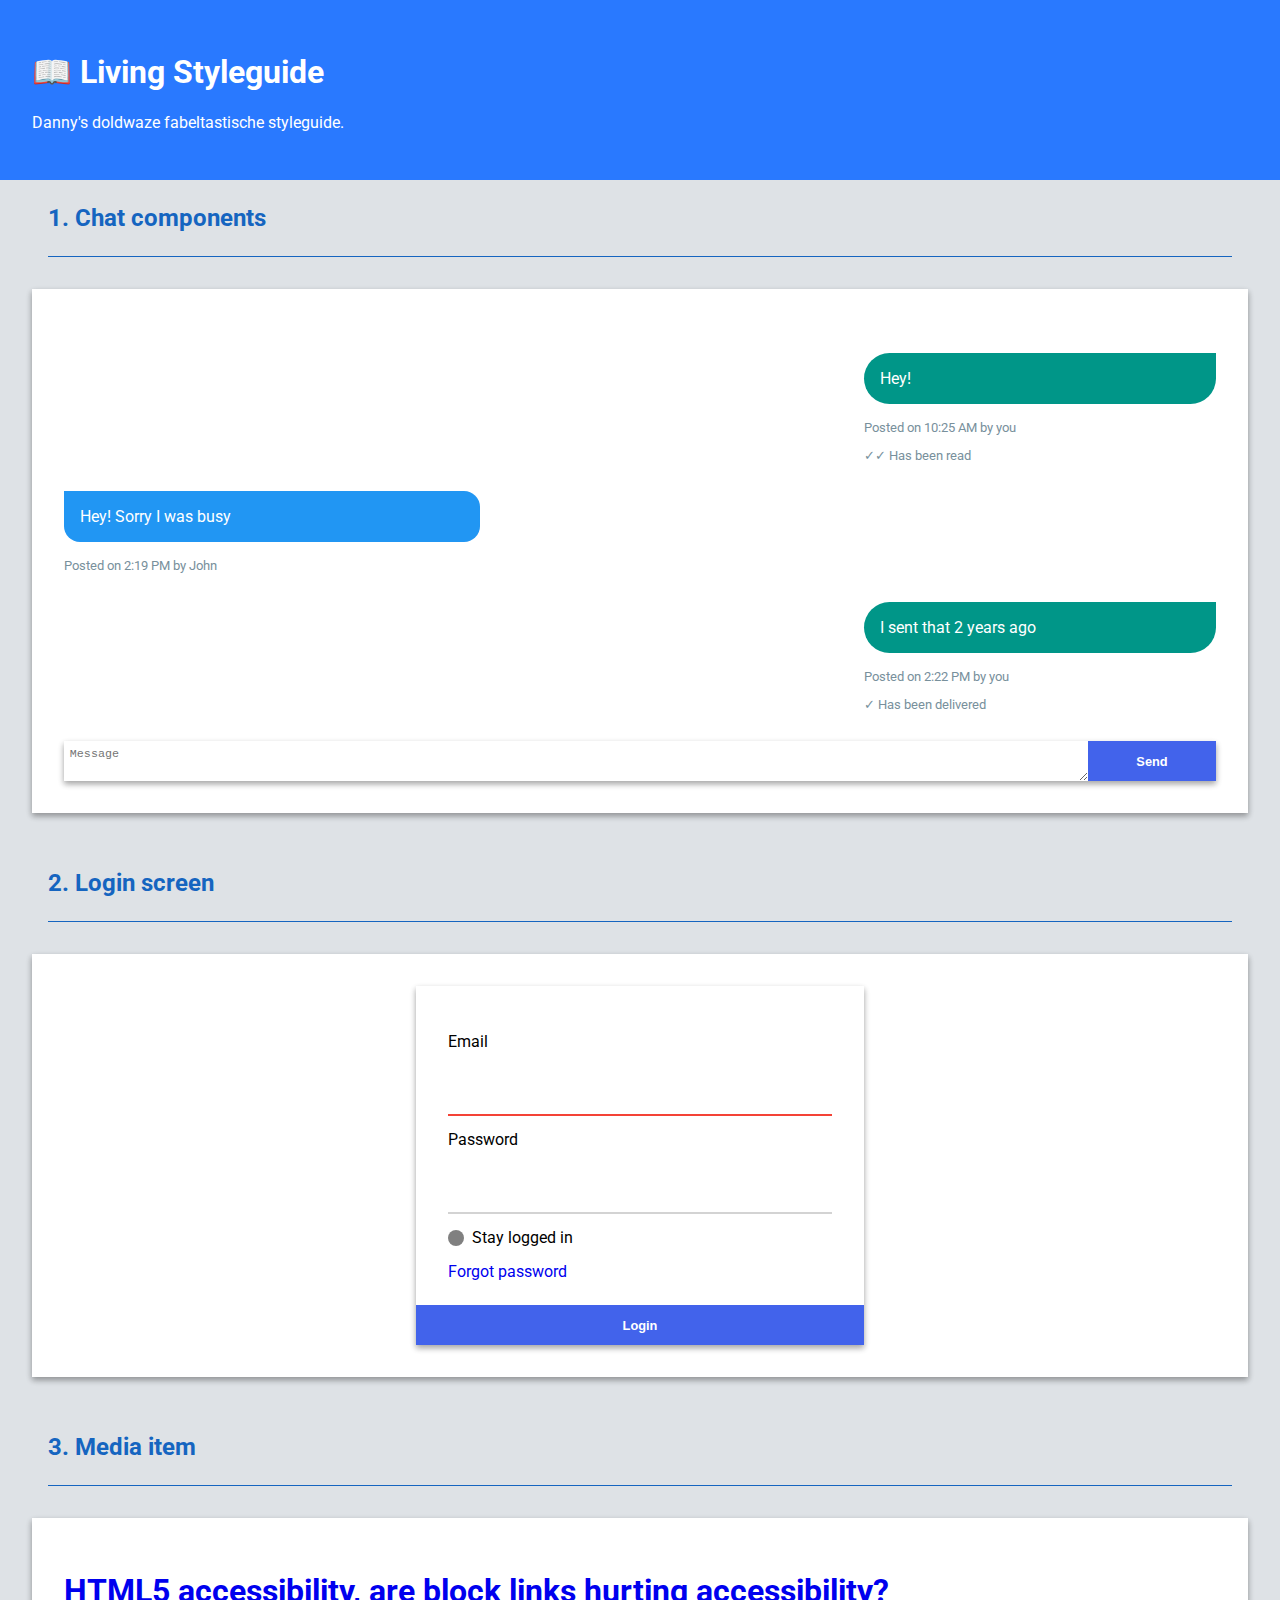
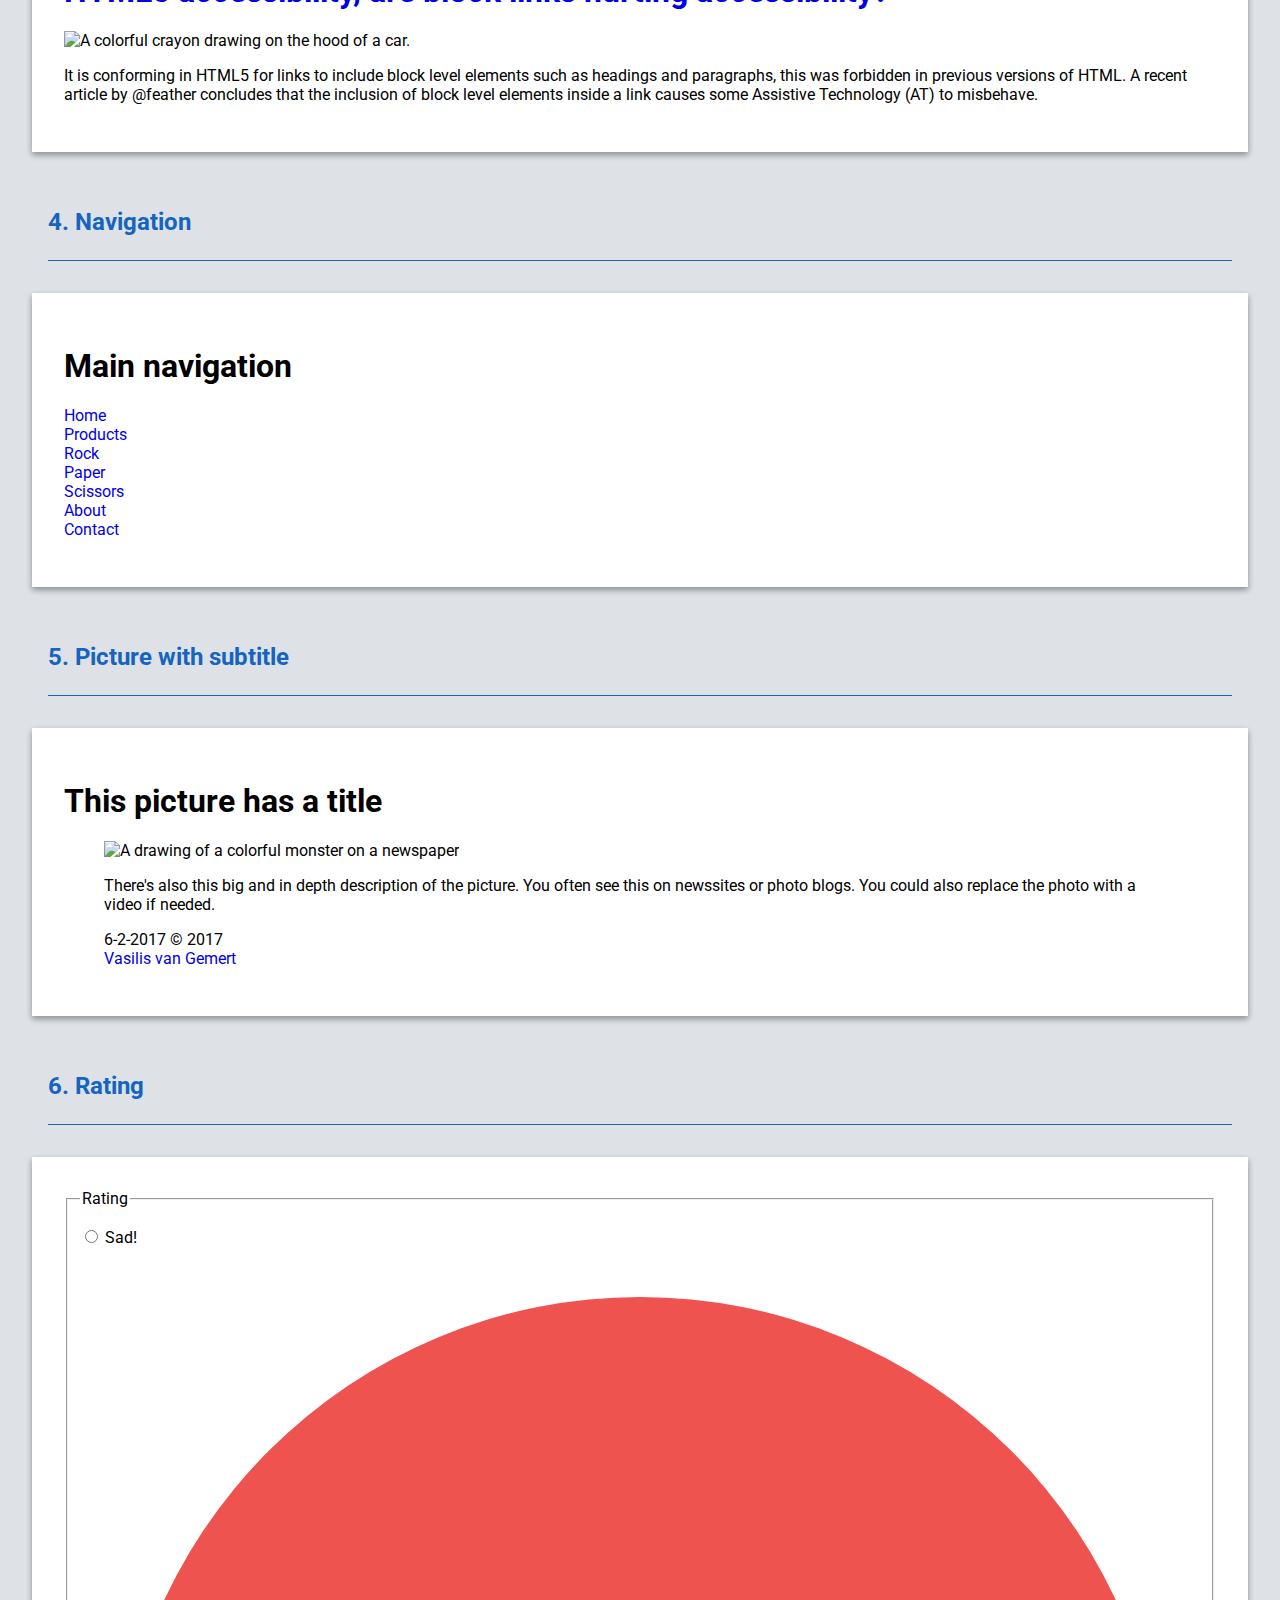
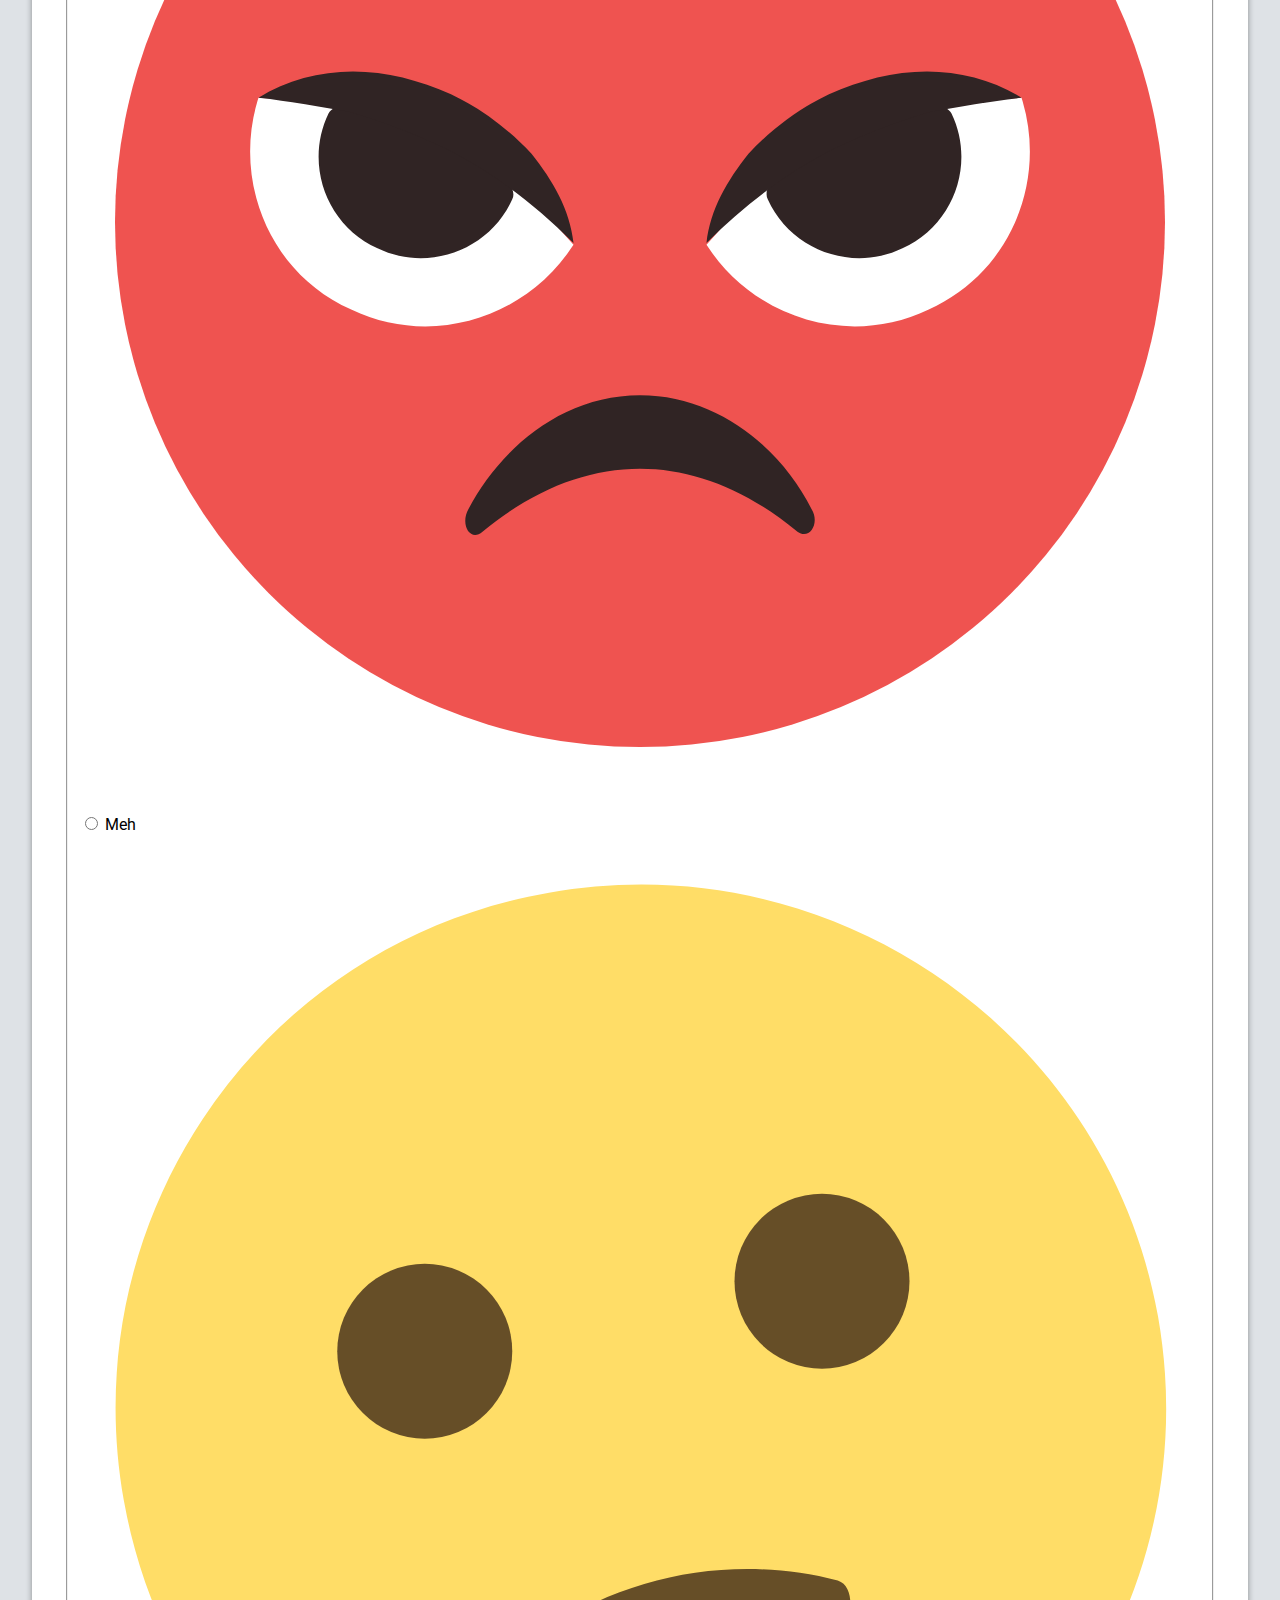
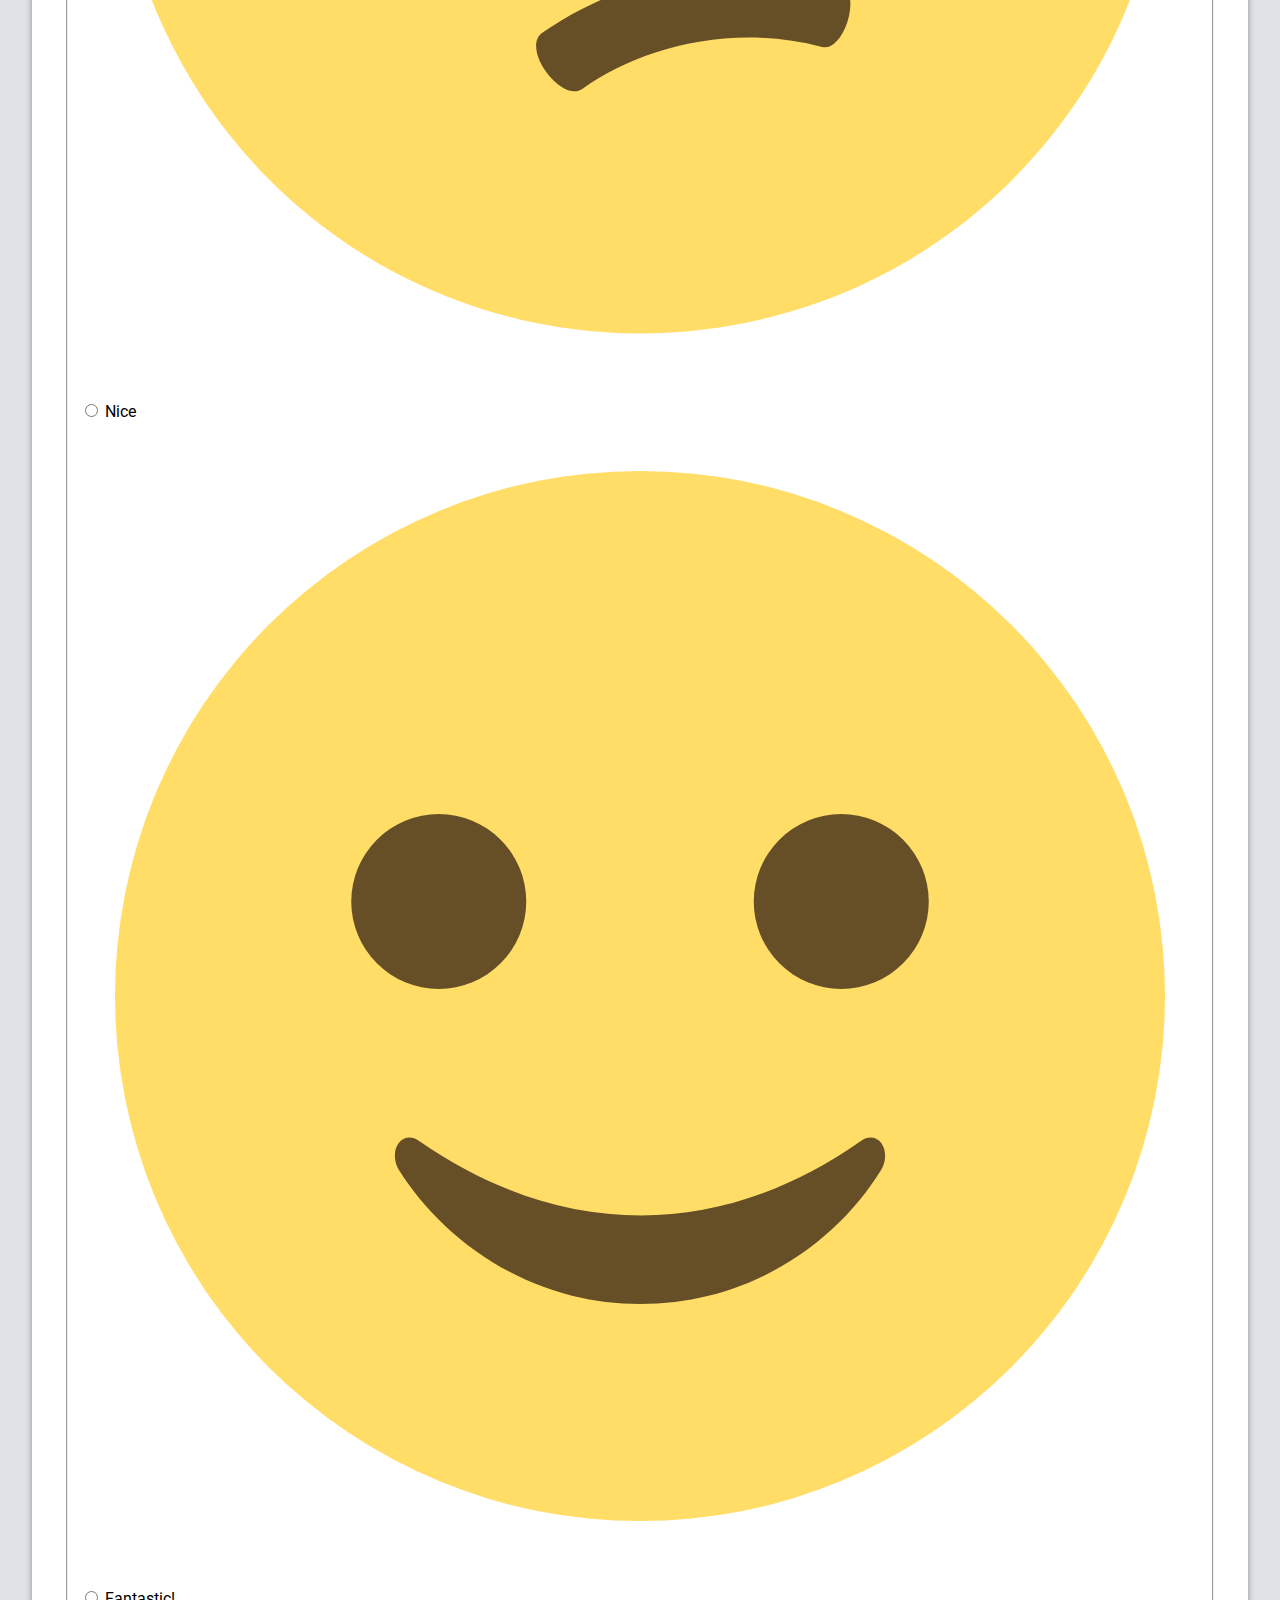
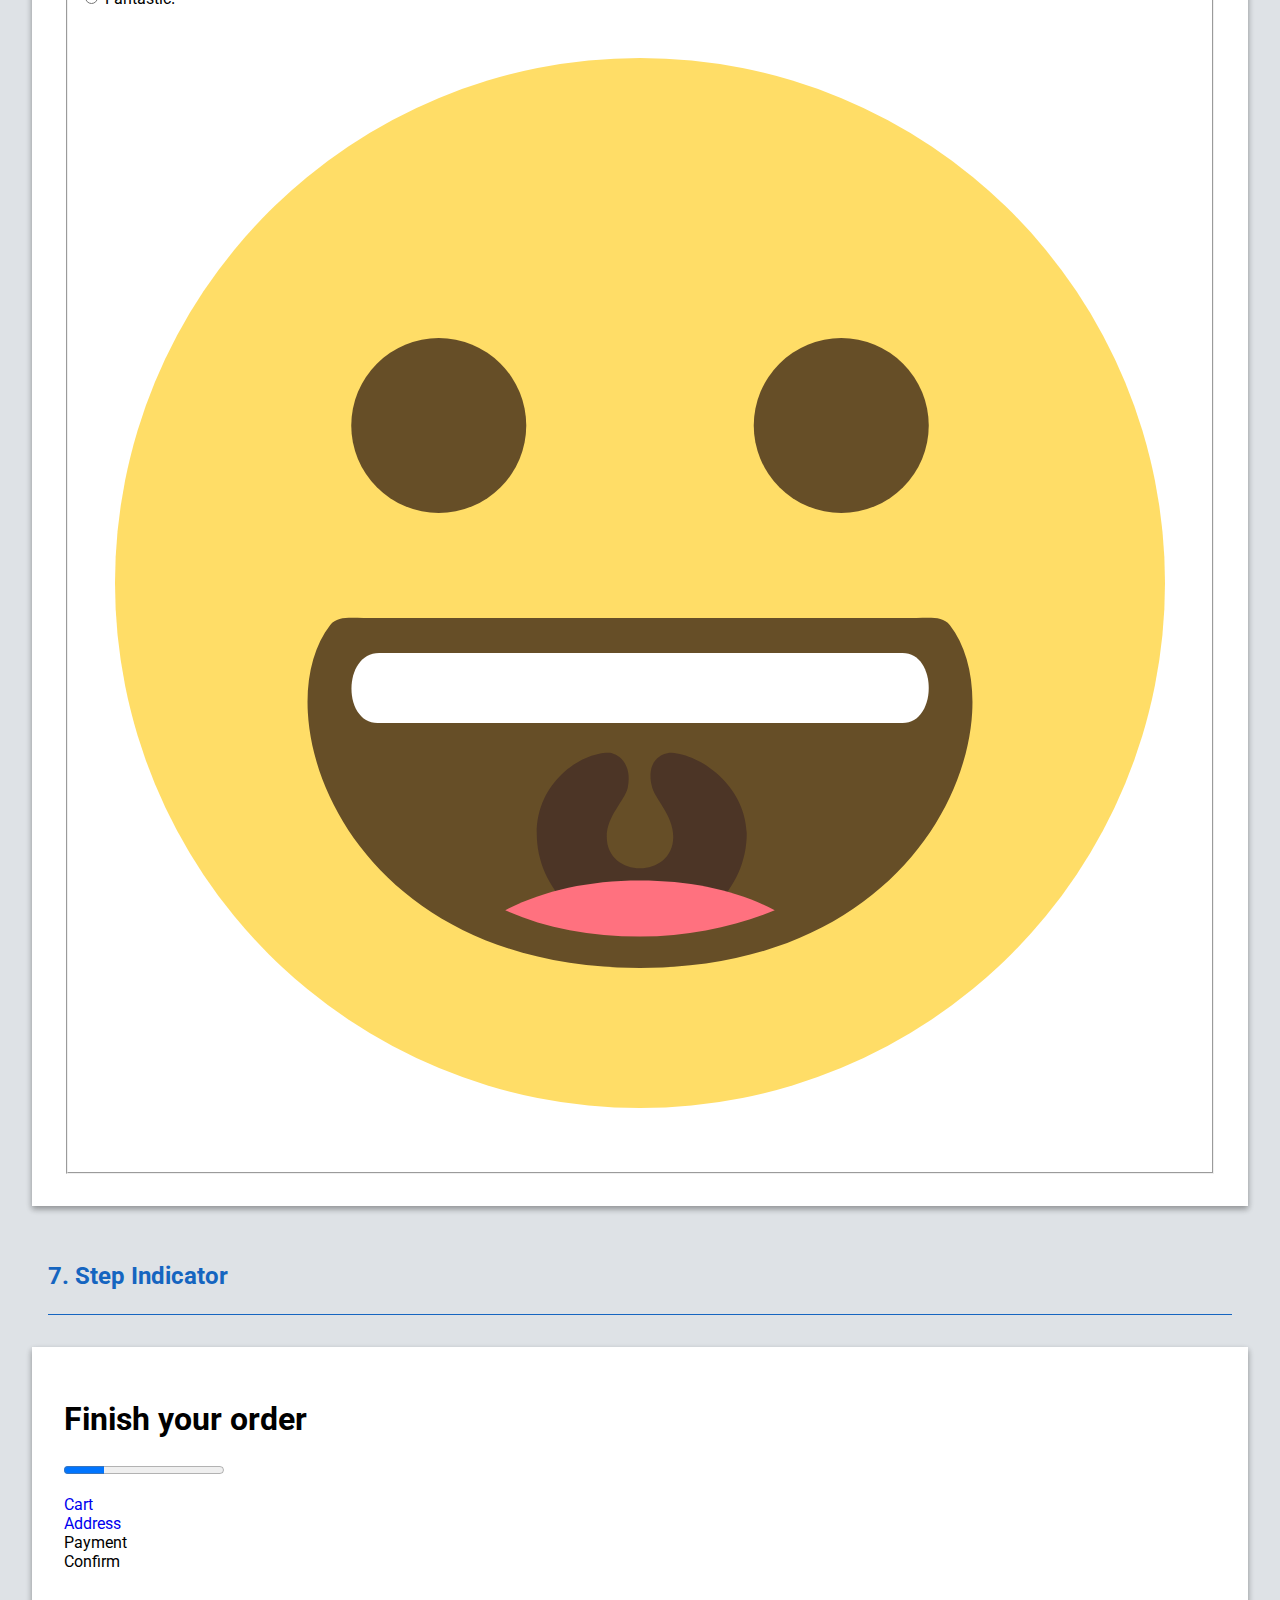
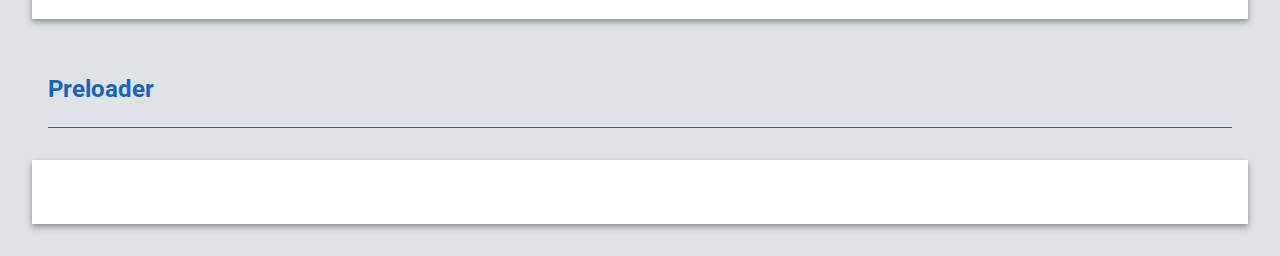
==== week-3/index.html @ 851569fb "Added form validation" ====
<!doctype html>
<html lang="en">
<head>

    <meta charset="UTF-8">
    <meta name="viewport" content="width=device-width, initial-scale=1">
    <title>Living Styleguide</title>

    <link rel="stylesheet" href="style.css">

</head>
<body>

<header>
  <h1>📖 Living Styleguide</h1>
  <p>Danny's doldwaze fabeltastische styleguide.</p>
</header>

<!-- place components or patterns here -->
<h2>1. Chat components</h2>
<section class="chat">

  <ol>
      <li data="you">

          <p>
              Hey!
          </p>

          <footer>
              <p>Posted on <time datatime="2015-01-22T10:25">10:25 AM</time> by you</p>
              <p data-status="READ">Has been read</p>
          </footer>

      </li>
      <li data="user">

          <p>
              Hey! Sorry I was busy
          </p>

          <footer>
              <p>Posted on <time datatime="2017-02-03T14:19">2:19 PM</time> by John</p>
          </footer>

      </li>
      <li data="you">

          <p>
              I sent that 2 years ago
          </p>

          <footer>
              <p>Posted on <time datatime="2017-02-03T14:22">2:22 PM</time> by you</p>
              <p data-status="DELIVERED">Has been delivered</p>
          </footer>

      </li>
  </ol>

  <form action="/" method="post">

      <textarea rows=2 name="field-message" id="field-message" placeholder="Message"></textarea>

      <button type="submit">Send</button>

  </form>
</section>

<h2>2. Login screen</h2>
<section class="login">
  <form action="/" method="post">

      <label for="field-email">Email</label>
      <input type="email" id="field-email" name="field-email" autocomplete="email" required autofocus>
      <p class="correct">✓ Your e-mail is correct!</p>

      <label for="field-password">Password</label>
      <input type="password" id="field-password" name="field-password" required>
      <p class="wrong">✕ Your password isn't good enough.</p>

      <div class="password">
        <input type="checkbox" id="field-stay-logged-in" name="field-stay-logged-in" value="stay-logged-in">
        <label for="field-stay-logged-in">Stay logged in</label>
      </div>

      <a href="/">Forgot password</a>

      <button type="submit">Login</button>

  </form>
</section>

<h2>3. Media item</h3>
<section class="item">
  <article class="media-item">
  	<h1><a href="/">HTML5 accessibility, are block links hurting accessibility?</a></h1>

  	<img src="https://vasilis.nl/voto/fotos/klein/161001180558-de-boot-gemist-150.jpg" alt="A colorful crayon drawing on the hood of a car." />

  	<p>It is conforming in HTML5 for links to include block level elements such as headings and paragraphs, this was forbidden in previous versions of HTML. A recent article by @feather concludes that the inclusion of block level elements inside a link causes some Assistive Technology (AT) to misbehave.</p>
  </article>
</section>


<h2>4. Navigation</h2>
<section class="navigation">
  <nav>

      <h1>Main navigation</h1>

      <ul>
          <li><a href="#main-content" aria-label="Home, current page">Home</a></li>
          <li>
              <a href="/products">Products</a>

              <ul>
                  <li><a href="/products/rock">Rock</a></li>
                  <li><a href="/products/paper">Paper</a></li>
                  <li><a href="/products/scissors">Scissors</a></li>
              </ul>

          </li>
          <li><a href="/about">About</a></li>
          <li><a href="/contact">Contact</a></li>
      </ul>
  </nav>
</section>

<h2> 5. Picture with subtitle</h2>
<section class="picture">
  <article>
  	<h1>This picture has a title</h1>
  	<figure>
  		<!-- Portrait -->
  		<img src="https://vasilis.nl/voto/fotos/klein/170126170241-we-hebben-een-bortusk-1280.jpg" alt="A drawing of a colorful monster on a newspaper" />

  		<!-- Landscape -->
  		<!-- <img src="https://vasilis.nl/voto/fotos/klein/161001174911-verhuizen-1280.jpg" alt="A bulldozer transporting a beach house along a sunny beach" /> -->
  		<figcaption>
  			<p>
  				There's also this big and in depth description of the picture. You often see this on newssites or photo blogs. You could also replace the photo with a video if needed.
  			</p>
  			<footer>
  				<time datetime="2017-02-06">6-2-2017</time> © 2017 <a href="https://vasilis.nl">Vasilis van Gemert</a>
  			</footer>
  		</figcaption>
  	</figure>
  </article>
</section>

<h2> 6. Rating</h2>
<section class="rating">
  <fieldset>
      <legend>Rating</legend>

      <div class="emojis">
        <input type="radio" name="rating" id="rating-0">
        <label for="rating-0">
            Sad!
            <svg xmlns="http://www.w3.org/2000/svg" viewBox="0 0 64 64" enable-background="new 0 0 64 64"><circle cx="32" cy="32" r="30" fill="#ef5350"/><path d="m41 49.7c-5.8-4.8-12.2-4.8-18 0-.7.6-1.3-.4-.8-1.3 1.8-3.4 5.3-6.5 9.8-6.5s8.1 3.1 9.8 6.5c.5.8-.1 1.8-.8 1.3" fill="#302424"/><path d="m10.2 24.9c-1.5 4.7.6 10 5.3 12.1 4.6 2.2 10 .5 12.7-3.7l-6.9-7.7-11.1-.7" fill="#fff"/><g fill="#302424"><path d="m14.2 25.8c-1.4 2.9-.1 6.4 2.8 7.7 2.9 1.4 6.4.1 7.7-2.8 1-1.9-9.6-6.8-10.5-4.9"/><path d="m10.2 24.9c1.6-1 3.5-1.5 5.4-1.5 1.9 0 3.8.5 5.6 1.3 1.7.8 3.3 2 4.6 3.4 1.2 1.5 2.2 3.2 2.4 5.1-1.3-1.3-2.6-2.4-4-3.4-1.4-1-2.8-1.8-4.2-2.4-1.5-.7-3-1.2-4.6-1.7-1.8-.3-3.4-.6-5.2-.8"/></g><path d="m53.8 24.9c1.5 4.7-.6 10-5.3 12.1-4.6 2.2-10 .5-12.7-3.7l6.9-7.7 11.1-.7" fill="#fff"/><g fill="#302424"><path d="m49.8 25.8c1.4 2.9.1 6.4-2.8 7.7-2.9 1.4-6.4.1-7.7-2.8-1-1.9 9.6-6.8 10.5-4.9"/><path d="m53.8 24.9c-1.6-1-3.5-1.5-5.4-1.5-1.9 0-3.8.5-5.6 1.3-1.7.8-3.3 2-4.6 3.4-1.2 1.5-2.2 3.2-2.4 5.1 1.3-1.3 2.6-2.4 4-3.4 1.4-1 2.8-1.8 4.2-2.4 1.5-.7 3-1.2 4.6-1.7 1.8-.3 3.4-.6 5.2-.8"/></g></svg>
        </label>


        <input type="radio" name="rating" id="rating-1">
        <label for="rating-1">
            Meh
            <svg xmlns="http://www.w3.org/2000/svg" viewBox="0 0 64 64" enable-background="new 0 0 64 64"><path d="m2.5 37.2c2.9 16.3 18.4 27.2 34.8 24.3 16.3-2.9 27.2-18.4 24.3-34.8-2.9-16.2-18.5-27.1-34.8-24.2-16.3 2.8-27.2 18.4-24.3 34.7" fill="#ffdd67"/><g fill="#664e27"><circle cx="42.4" cy="24.7" r="5"/><circle cx="19.7" cy="28.7" r="5"/><path d="m43.3 41.8c-5.8-1.5-12-.4-16.9 3-1.2.9 1.1 4 2.3 3.2 3.2-2.3 8.4-3.8 13.7-2.4 1.3.3 2.4-3.3.9-3.8"/></g></svg>
        </label>


        <input type="radio" name="rating" id="rating-2">
        <label for="rating-2">
            Nice
            <svg xmlns="http://www.w3.org/2000/svg" viewBox="0 0 64 64" enable-background="new 0 0 64 64"><circle cx="32" cy="32" r="30" fill="#ffdd67"/><g fill="#664e27"><circle cx="20.5" cy="26.6" r="5"/><circle cx="43.5" cy="26.6" r="5"/><path d="m44.6 40.3c-8.1 5.7-17.1 5.6-25.2 0-1-.7-1.8.5-1.2 1.6 2.5 4 7.4 7.7 13.8 7.7s11.3-3.6 13.8-7.7c.6-1.1-.2-2.3-1.2-1.6"/></g></svg>
        </label>


        <input type="radio" name="rating" id="rating-3">
        <label for="rating-3">
            Fantastic!
            <svg xmlns="http://www.w3.org/2000/svg" viewBox="0 0 64 64" enable-background="new 0 0 64 64"><circle cx="32" cy="32" r="30" fill="#ffdd67"/><path d="m49.7 34.4c-.4-.5-1.1-.4-1.9-.4-15.8 0-15.8 0-31.6 0-.8 0-1.5-.1-1.9.4-3.9 5 .7 19.6 17.7 19.6 17 0 21.6-14.6 17.7-19.6" fill="#664e27"/><path d="m33.8 41.7c-.6 0-1.5.5-1.1 2 .2.7 1.2 1.6 1.2 2.8 0 2.4-3.8 2.4-3.8 0 0-1.2 1-2 1.2-2.8.3-1.4-.6-2-1.1-2-1.6 0-4.1 1.7-4.1 4.6 0 3.2 2.7 5.8 6 5.8 3.3 0 6-2.6 6-5.8-.1-2.8-2.7-4.5-4.3-4.6" fill="#4c3526"/><path d="m24.3 50.7c2.2 1 4.8 1.5 7.7 1.5 2.9 0 5.5-.6 7.7-1.5-2.1-1.1-4.7-1.7-7.7-1.7s-5.6.6-7.7 1.7" fill="#ff717f"/><path d="m47 36c-15 0-15 0-29.9 0-2.1 0-2.1 4-.1 4 10.4 0 19.6 0 30 0 2 0 2-4 0-4" fill="#fff"/><g fill="#664e27"><circle cx="20.5" cy="23" r="5"/><circle cx="43.5" cy="23" r="5"/></g></svg>
        </label>
      </div>

  </fieldset>
</section>

<h2> 7. Step Indicator</h2>
<section class ="step">
  <nav>

      <h1>Finish your order</h1>

      <progress value="0.25" max="1">25%</progress>

      <ol>
          <li>
              <a href="/cart">Cart</a>
          </li>
          <li>
              <a href="#main-content" aria-label="Address, current step">Address</a>
          </li>
          <li>
              Payment
          </li>
          <li>
              Confirm
          </li>
      </ol>

  </nav>
</section>

<h2>Preloader</h2>
<section class=preloader>
  <div class=spinner></div>
</section>

</body>
</html>
---- week-3/style.css ----
@import url('https://fonts.googleapis.com/css?family=Roboto:300,400,700,900');

:root {
  /* Colors */
  --main-bg-color: #dee2e6;
  --main-fr-color: #fff;
  --header-color: #2979FF;

  /* Colors - Feedback */
  --feedback-wrong: #F44336;
  --feedback-correct: #4CAF50;

  /*Typography - Font Size*/
  --main-font: 'Roboto', sans-serif;
  --font-size-extrasmall: 0.8em;
  --font-size-small: 0.9em;
  --font-size-normal: 1em;
  --font-size-big: 1.2em;

  /*Typography - Colors*/
  --main-font-color: #fff;
  --second-font-color: #78909C;
  --main-link-color: purple;
  --main-heading-color: #1565C0;
  --main-p-color: black;

  --nav-dark: #3949AB;

  /* Box Shadow */
  --box-shadow-1: 0 3px 6px rgba(0,0,0,0.16), 0 3px 6px rgba(0,0,0,0.23);

  /* Colors */
  --section-bg-color: #fff;
  --chat-bg1-color: #2196F3;
  --chat-bg2-color: #009688;
  --button-color: #4263eb;
  --nav-bg-color: #4263eb;

  /* Border Radius */
  --border-radius-chat1: 0em 1em 1em 1em;
  --border-radius-chat2: 2em 0em 2em 2em;
  --border-radius-small: 1em;

  /* Width */
  --full-width: 100vw;

  /* Padding */
  --padding-none: 0;
  --padding-small: 0.5em;
  --padding-medium: 1em;
  --padding-big: 2em;

  /* Margin */
  --margin-none: 0;
  --margin-small: 1em;
  --margin-medium: 2em;
  --margin-big: 3em;
}

/* Reset
-----------------------------*/
a {
  text-decoration: none;
  display: block;
  width: 100%; /* 6.30 Extending the clickable area of anchor links */
}

ul, ol {
  display: flex;
  flex-direction: column;
  list-style-type: none;
  padding: var(--padding-none);
}

html, body {
  margin: var(--margin-none);
}

img {
  max-width: var(--full-width);
}

input,textarea {
  font-size: var(--font-size-small);
  padding: var(--padding-small);
  border: none;
}

/* Global Page Styling
-----------------------------*/

html {
  background-color: var(--main-bg-color);
  font-family: var(--main-font);
}

header {
  background-color: var(--header-color);
  padding: var(--padding-big);
  color: var(--main-fr-color);
}

section {
  background-color: var(--main-fr-color);
  box-shadow: var(--box-shadow-1);
  padding: var(--padding-big);
  margin: var(--margin-medium);
}

h2 {
  padding: 1em 0em;
  margin: 0em 2em;
  border-bottom: 0.05em solid var(--main-heading-color);
  color: var(--main-heading-color);
}

/* Tags
-----------------------------*/
form {
  display: flex;
  box-shadow: var(--box-shadow-1);
}

label {
  line-height: 3;
}

/* Form validaton */
input, input:focus {
  line-height: 2.5;
  font-size: 1em;
  padding: 0.25em;
  border: none;
  border-bottom: 2px solid lightgrey;
  transition: border-bottom 0.2s ease-in;
  outline: none;
}

/*Change bottom-border color*/
input:valid {
  border-bottom: 2px solid var(--feedback-correct);
  color: var(--feedback-correct);
}

input:focus:invalid {
  border-bottom: 2px solid var(--feedback-wrong);
  color: var(--feedback-wrong);
}

/*Show when correct*/
input:focus:valid + .correct {
  display: block;
  font-size: 0.9em;
  color: var(--feedback-correct);
  animation: fadeIn 1s;
}

input:valid + .correct,input:invalid + .correct {
  display: none;
  color: var(--feedback-wrong);
}

/*Show when wrong*/
input + .wrong {
  display: none;
}

input:focus:invalid + .wrong {
  display: block;
  color: red;
  font-size: 0.9em;
  animation: fadeIn 1s;
}

/* Attributes
-----------------------------*/
[type="submit"] {
  background-color: var(--button-color);
  border: none;
  padding: var(--padding-medium);
  color: var(--main-fr-color);
  min-width: 10vw;
  font-weight: 900;
  font-size: 0.8em;
  cursor: pointer;
}

/* Custom Checkbox */
input[type="checkbox"] + label::before {
  content: '\a0'; /* non-break space */
  display: inline-block;
  vertical-align: .2em;
  width: var(--padding-medium);
  height: var(--padding-medium);
  margin-right: var(--padding-small);
  border-radius: var(--border-radius-small);
  background: grey;
  text-indent: .15em;
  line-height: .65;
}

input[type="checkbox"]:checked + label::before { /* Checked state */
    content: '\2713';
    background: var(--feedback-correct);
}

input[type="checkbox"] { /* Hide original checkbox */
    position: absolute;
    clip: rect(0,0,0,0);
}

input[type="checkbox"]:focus + label::before { /* Focus state for tab */
    box-shadow: 0 0 .1em .1em #58a;
}

[data="you"] {
  align-self: flex-end;
}

[data="you"] > p {
  background-color: var(--chat-bg2-color);
  border-radius: var(--border-radius-chat2);
}

[data="user"] > p {
  background-color: var(--chat-bg1-color);
  border-radius: var(--border-radius-chat1);
}

[data-status="READ"]:before {
  content: "✓✓ ";
}

[data-status="DELIVERED"]:before {
  content: "✓ ";
}

/* 1. Chat
-----------------------------*/
form textarea {
  display: flex;
  flex: 1;
  align-self: center;
}

.chat li > p {
  color: var(--main-fr-color);
  padding: var(--padding-medium);
  min-width: 25vw;
  max-width: 30vw;
}

.chat footer {
  font-size: var(--font-size-extrasmall);
  color: var(--second-font-color);
}

/* 2. Login Form
-----------------------------*/
.login form {
  padding: var(--padding-big);
  padding-bottom: calc(2 * var(--padding-big));
  display: flex;
  flex-direction: column;
  min-width: 30vw;
  max-width: 30vw;
  position: relative;
}

.login button {
  width: 100%;
  position: absolute;
  bottom: 0;
  left: 0;
}

.login {
  display: flex;
  justify-content: center;
  align-items: center;
}
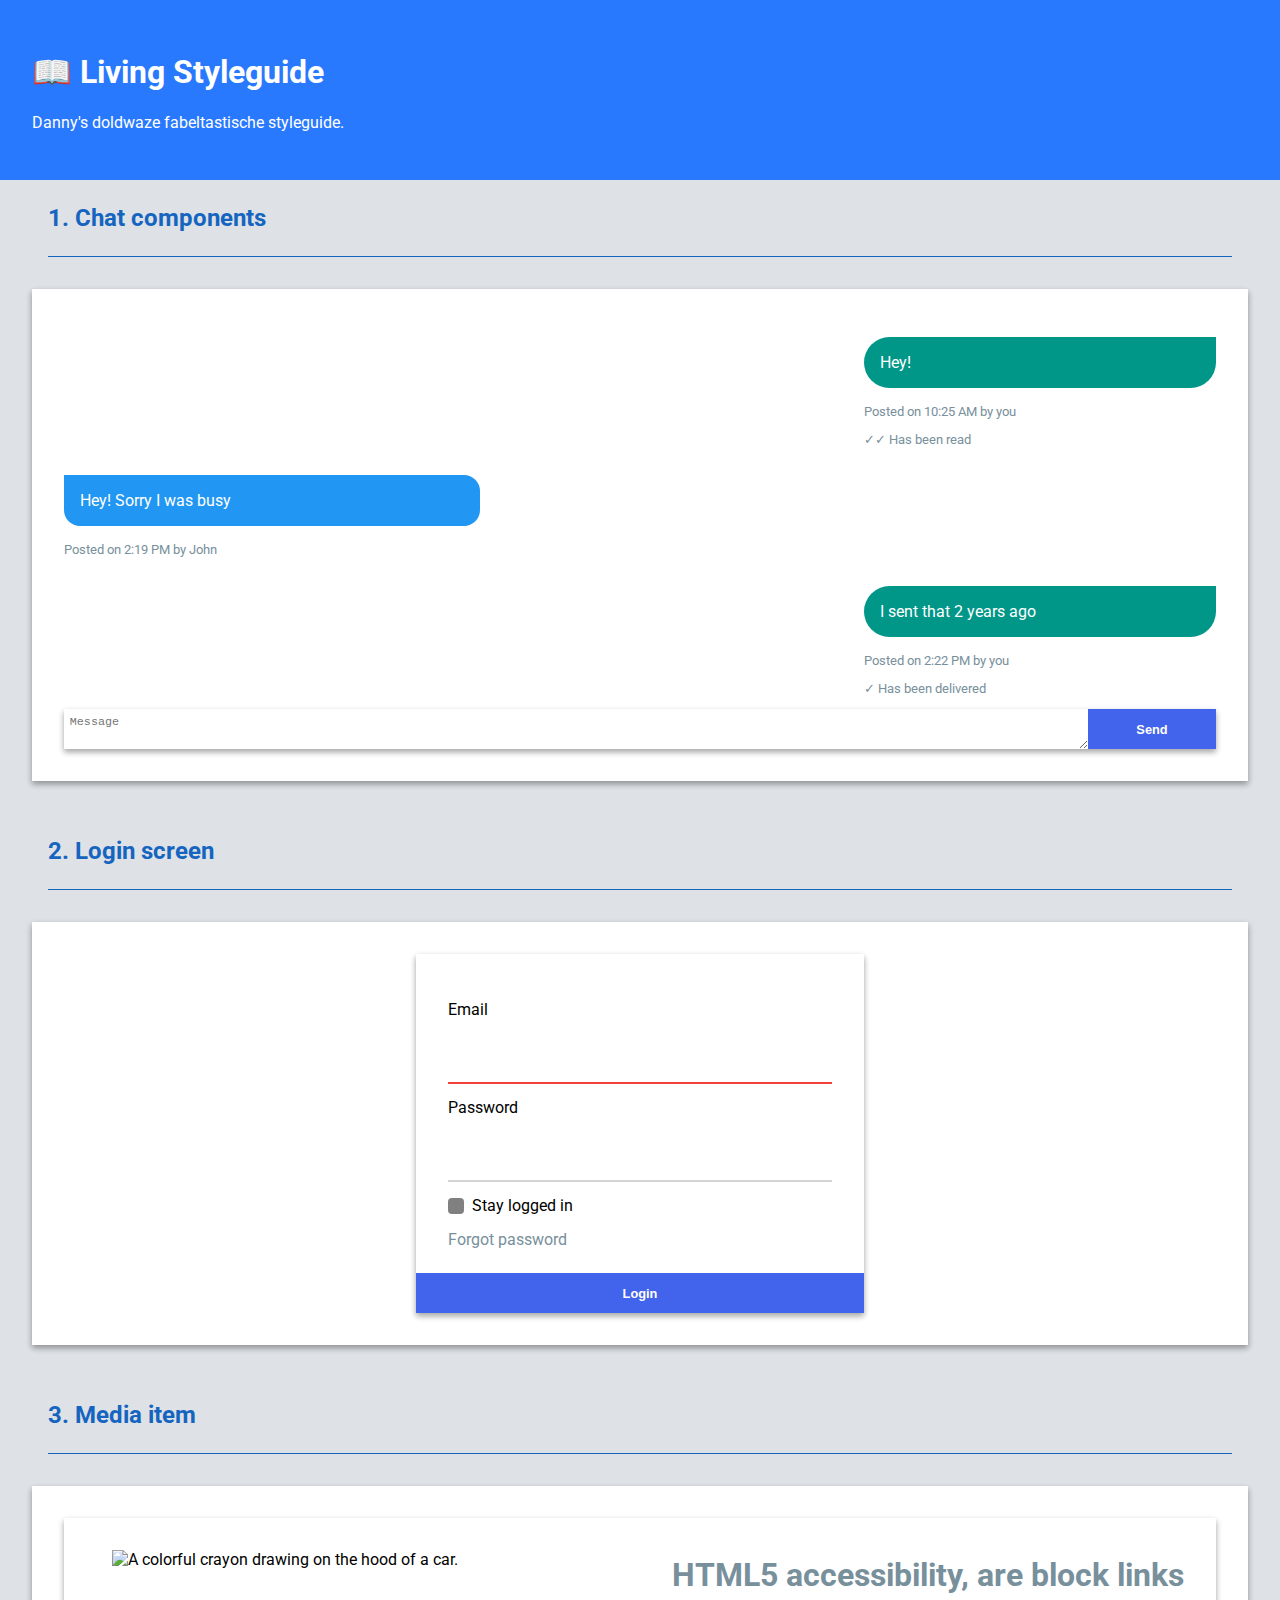
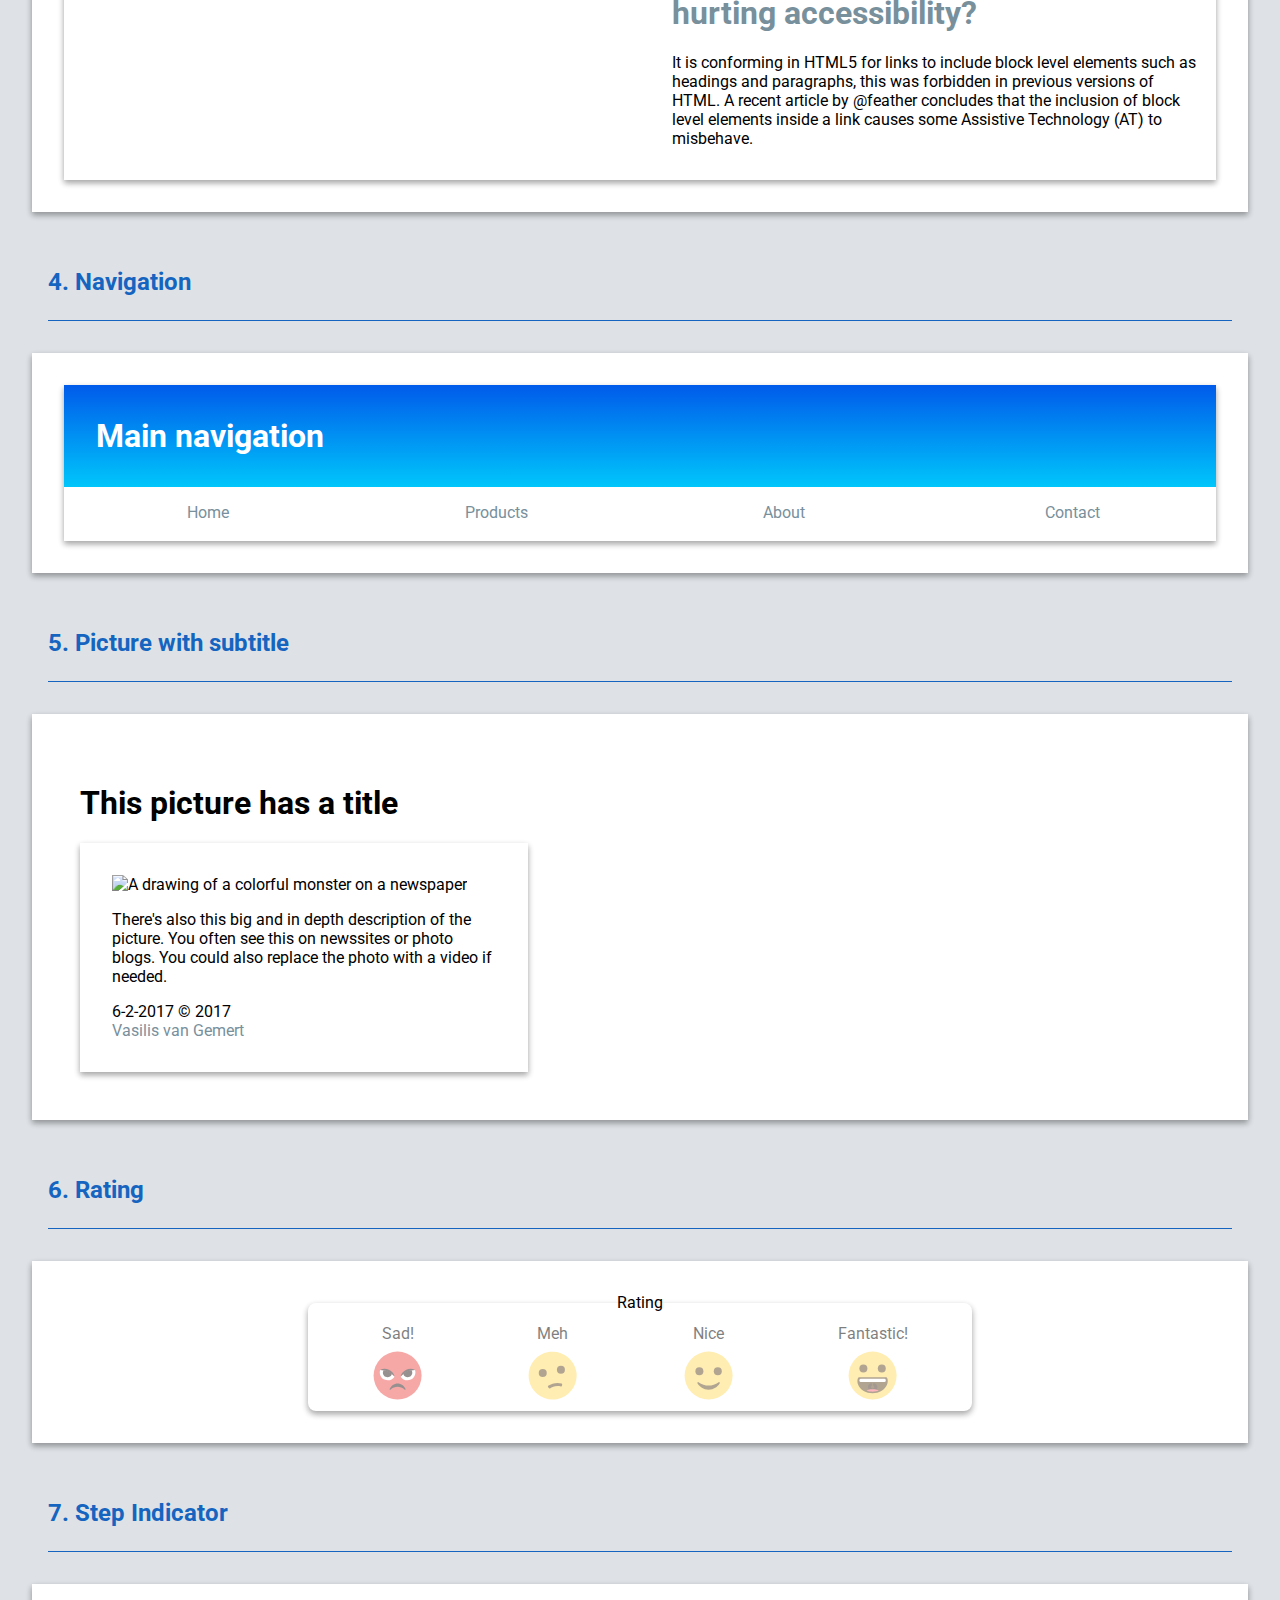
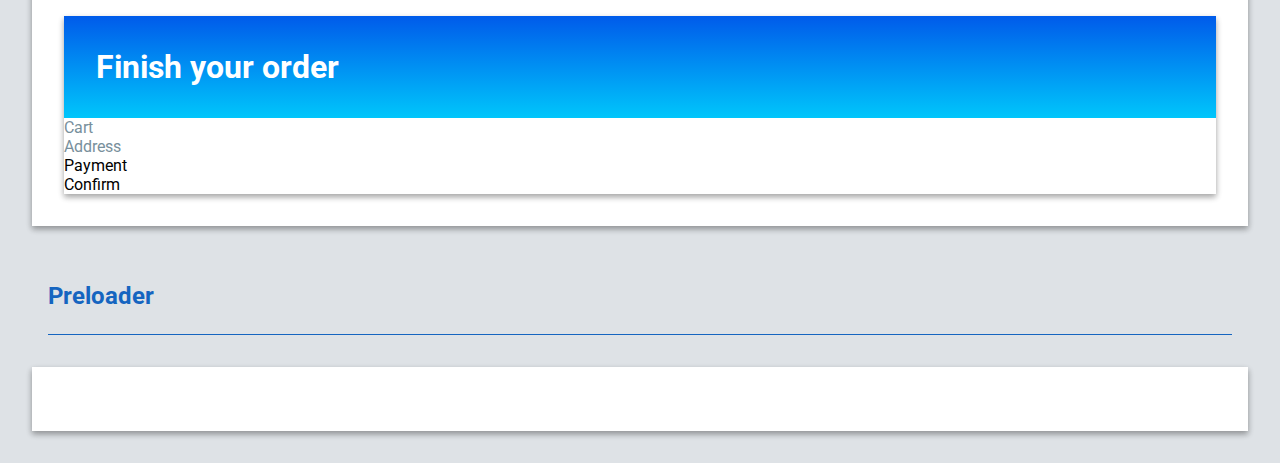
==== commit ea689a77: "Added navigation dropdown" ====
--- a/week-3/index.html
+++ b/week-3/index.html
@@ -94,11 +94,11 @@
 <h2>3. Media item</h3>
 <section class="item">
   <article class="media-item">
-  	<h1><a href="/">HTML5 accessibility, are block links hurting accessibility?</a></h1>
-
-  	<img src="https://vasilis.nl/voto/fotos/klein/161001180558-de-boot-gemist-150.jpg" alt="A colorful crayon drawing on the hood of a car." />
-
-  	<p>It is conforming in HTML5 for links to include block level elements such as headings and paragraphs, this was forbidden in previous versions of HTML. A recent article by @feather concludes that the inclusion of block level elements inside a link causes some Assistive Technology (AT) to misbehave.</p>
+    <img src="https://vasilis.nl/voto/fotos/klein/161001180558-de-boot-gemist-150.jpg" alt="A colorful crayon drawing on the hood of a car." />
+    <div>
+    	<h1><a href="/">HTML5 accessibility, are block links hurting accessibility?</a></h1>
+    	<p>It is conforming in HTML5 for links to include block level elements such as headings and paragraphs, this was forbidden in previous versions of HTML. A recent article by @feather concludes that the inclusion of block level elements inside a link causes some Assistive Technology (AT) to misbehave.</p>
+    </div>
   </article>
 </section>
 
@@ -111,7 +111,7 @@
 
       <ul>
           <li><a href="#main-content" aria-label="Home, current page">Home</a></li>
-          <li>
+          <li data="submenu">
               <a href="/products">Products</a>
 
               <ul>
@@ -129,7 +129,7 @@
 
 <h2> 5. Picture with subtitle</h2>
 <section class="picture">
-  <article>
+  <article class="picture-subtitle">
   	<h1>This picture has a title</h1>
   	<figure>
   		<!-- Portrait -->
@@ -192,8 +192,6 @@
 
       <h1>Finish your order</h1>
 
-      <progress value="0.25" max="1">25%</progress>
-
       <ol>
           <li>
               <a href="/cart">Cart</a>
--- a/week-3/style.css
+++ b/week-3/style.css
@@ -39,6 +39,7 @@
   /* Border Radius */
   --border-radius-chat1: 0em 1em 1em 1em;
   --border-radius-chat2: 2em 0em 2em 2em;
+  --border-radius-extrasmall: 0.25em;
   --border-radius-small: 1em;
 
   /* Width */
@@ -57,19 +58,51 @@
   --margin-big: 3em;
 }
 
+@keyframes tada {
+  from {
+    -webkit-transform: scale3d(1, 1, 1);
+    transform: scale3d(1, 1, 1);
+  }
+
+  10%, 20% {
+    -webkit-transform: scale3d(.9, .9, .9) rotate3d(0, 0, 1, -3deg);
+    transform: scale3d(.9, .9, .9) rotate3d(0, 0, 1, -3deg);
+  }
+
+  30%, 50%, 70%, 90% {
+    -webkit-transform: scale3d(1.1, 1.1, 1.1) rotate3d(0, 0, 1, 3deg);
+    transform: scale3d(1.1, 1.1, 1.1) rotate3d(0, 0, 1, 3deg);
+  }
+
+  40%, 60%, 80% {
+    -webkit-transform: scale3d(1.1, 1.1, 1.1) rotate3d(0, 0, 1, -3deg);
+    transform: scale3d(1.1, 1.1, 1.1) rotate3d(0, 0, 1, -3deg);
+  }
+
+  to {
+    -webkit-transform: scale3d(1, 1, 1);
+    transform: scale3d(1, 1, 1);
+  }
+}
+
 /* Reset
 -----------------------------*/
 a {
   text-decoration: none;
   display: block;
   width: 100%; /* 6.30 Extending the clickable area of anchor links */
+  color: var(--second-font-color);
 }
 
 ul, ol {
-  display: flex;
-  flex-direction: column;
   list-style-type: none;
   padding: var(--padding-none);
+  margin: var(--margin-none);
+}
+
+ol {
+  display: flex;
+  flex-direction: column;
 }
 
 html, body {
@@ -83,6 +116,14 @@
 input,textarea {
   font-size: var(--font-size-small);
   padding: var(--padding-small);
+  border: none;
+}
+
+svg {
+  width: 4vw;
+}
+
+fieldset {
   border: none;
 }
 
@@ -113,7 +154,6 @@
   border-bottom: 0.05em solid var(--main-heading-color);
   color: var(--main-heading-color);
 }
-
 /* Tags
 -----------------------------*/
 form {
@@ -172,6 +212,46 @@
   animation: fadeIn 1s;
 }
 
+nav {
+  box-shadow: 0 3px 6px rgba(0,0,0,0.16), 0 3px 6px rgba(0,0,0,0.23);
+}
+
+nav h1 {
+  color: var(--main-fr-color);
+}
+
+article {
+  box-shadow: var(--box-shadow-1);
+  padding: var(--padding-medium);
+  position: relative;
+}
+
+/* Media item fully clickable*/
+article a::after {
+  position: absolute;
+  left: 0;
+  right: 0;
+  top: 0;
+  bottom: 0;
+  content: '';
+}
+
+fieldset {
+  width: 50vw;
+  text-align: center;
+  border-radius: 0.5em;
+  float: left;
+  border: none;
+  box-shadow: var(--box-shadow-1);
+}
+
+input[type="radio"] { /* Not display none but 6.31 css secrets*/
+    position: absolute;
+    clip: rect(0,0,0,0);
+}
+
+
+
 /* Attributes
 -----------------------------*/
 [type="submit"] {
@@ -193,7 +273,7 @@
   width: var(--padding-medium);
   height: var(--padding-medium);
   margin-right: var(--padding-small);
-  border-radius: var(--border-radius-small);
+  border-radius: var(--border-radius-extrasmall);
   background: grey;
   text-indent: .15em;
   line-height: .65;
@@ -211,6 +291,15 @@
 
 input[type="checkbox"]:focus + label::before { /* Focus state for tab */
     box-shadow: 0 0 .1em .1em #58a;
+}
+
+input[type="radio"] + label {
+  opacity: 0.5;
+  transition: all 0.5s ease-in;
+}
+
+input[type="radio"]:checked + label {
+  opacity: 1;
 }
 
 [data="you"] {
@@ -279,3 +368,122 @@
   justify-content: center;
   align-items: center;
 }
+
+/* 3. Media-item
+-----------------------------*/
+article {
+  display: flex;
+  flex-wrap: wrap;
+}
+
+img {
+  object-fit: cover;
+}
+
+article div,article img {
+  flex-basis: 40%;
+  flex-grow: 1;
+}
+
+.media-item img {
+  padding: 1em 2em;
+}
+
+/* 4. Navigation
+-----------------------------*/
+nav h1 {
+  background-image: linear-gradient(to top, #00c6fb 0%, #005bea 100%);
+  margin: var(--margin-none);
+  padding: var(--padding-medium);
+}
+
+nav ul {
+  display: flex;
+  justify-content: space-around;
+}
+
+nav ul li {
+  flex: 1;
+  text-align: center;
+  border-bottom: 3px solid transparent;
+  transition: 0.5s ease;
+  position: relative;
+}
+
+nav ul li:hover {
+  border-bottom: 3px solid #a3bded;
+}
+
+nav ul li a {
+  padding: 1em 0em;
+  display: block;
+  width: 100%;
+}
+
+nav ul ul {
+  display: flex;
+  flex-direction: column;
+  height: 0;
+  width: 100%;
+  opacity: 0;
+  transition: all 0.5s;
+  position: absolute;
+  box-shadow: var(--box-shadow-1);
+}
+
+[data="submenu"] li:not(:last-child) {
+  border-bottom: 1px solid lightgrey;
+}
+
+[data="submenu"]:hover ul {
+  background: var(--main-fr-color);
+  opacity: 1;
+  transition: all 0.5s;
+  height: 20vh;
+  position: absolute;
+  width: 100%;
+}
+
+/* 5. Picture with subtitle
+-----------------------------*/
+figure {
+  width: min-content; /* 7.36 Intrinsic sizing */
+  box-shadow: var(--box-shadow-1);
+  min-width: 30vw;
+  padding: var(--padding-big);
+  margin: var(--margin-none);
+}
+
+figure img {
+  height: 30vh;
+  object-fit: cover;
+  width: 100%;
+}
+
+.picture-subtitle article {
+  box-shadow: none;
+}
+
+.picture-subtitle {
+  flex-direction: column;
+  box-shadow: none;
+}
+
+/* 6. Picture with subtitle
+-----------------------------*/
+.rating {
+  display: flex;
+  justify-content: center;
+}
+
+.emojis {
+  display: flex;
+  justify-content: space-around;
+}
+
+fieldset label {
+  line-height: 2;
+  display: flex;
+  flex-direction: column;
+  align-items: center;
+}
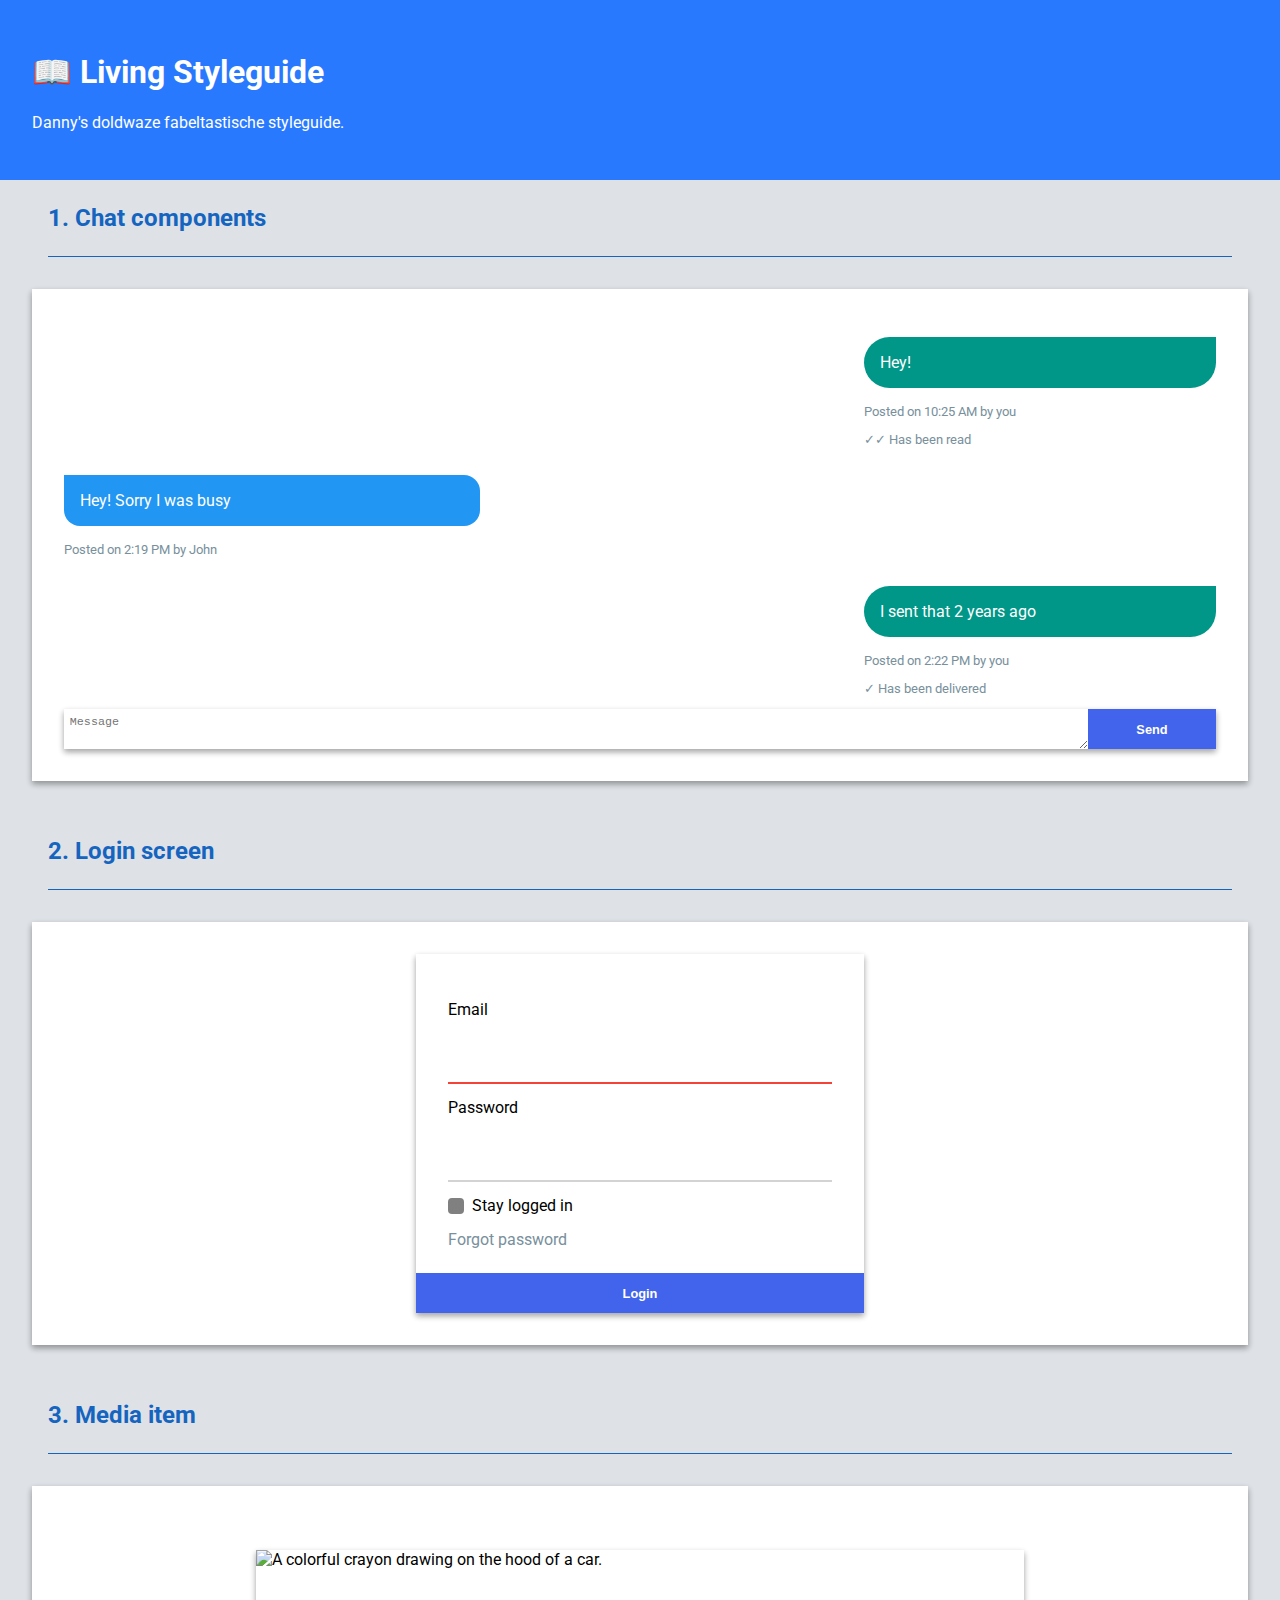
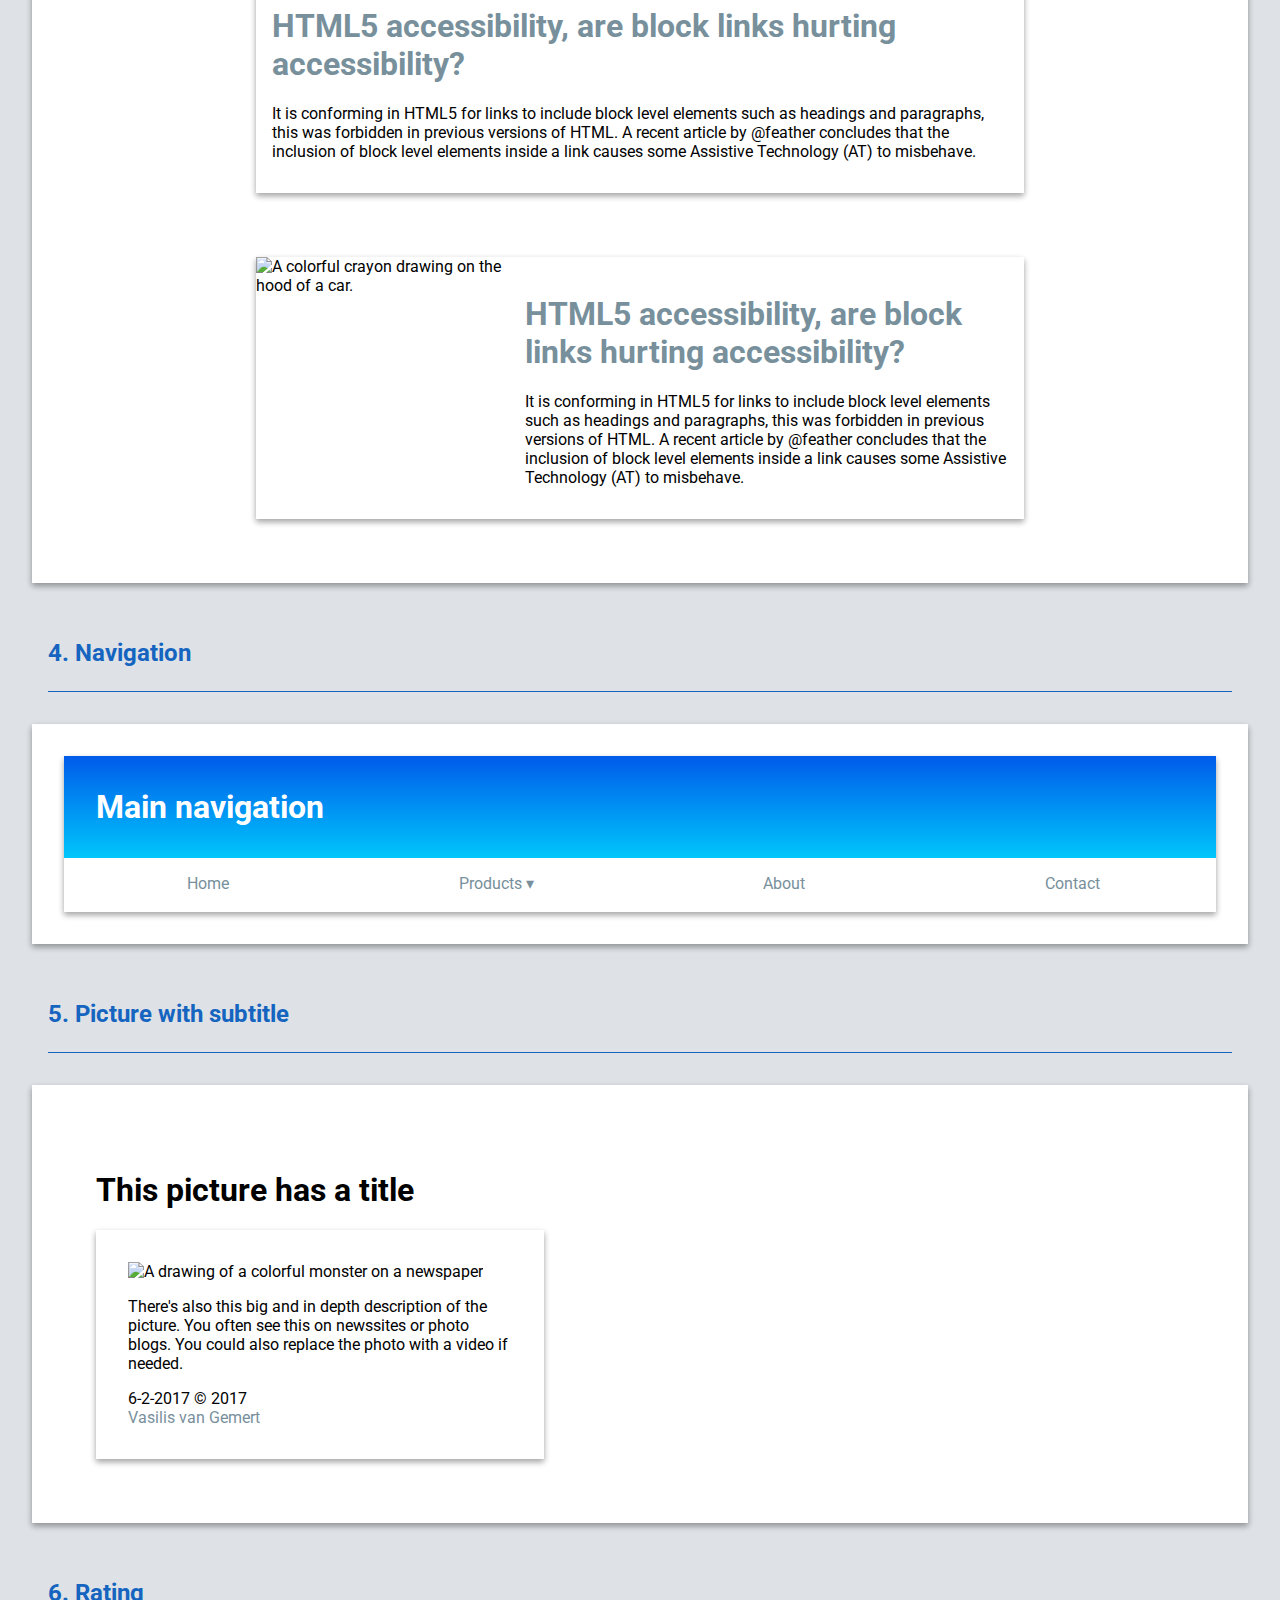
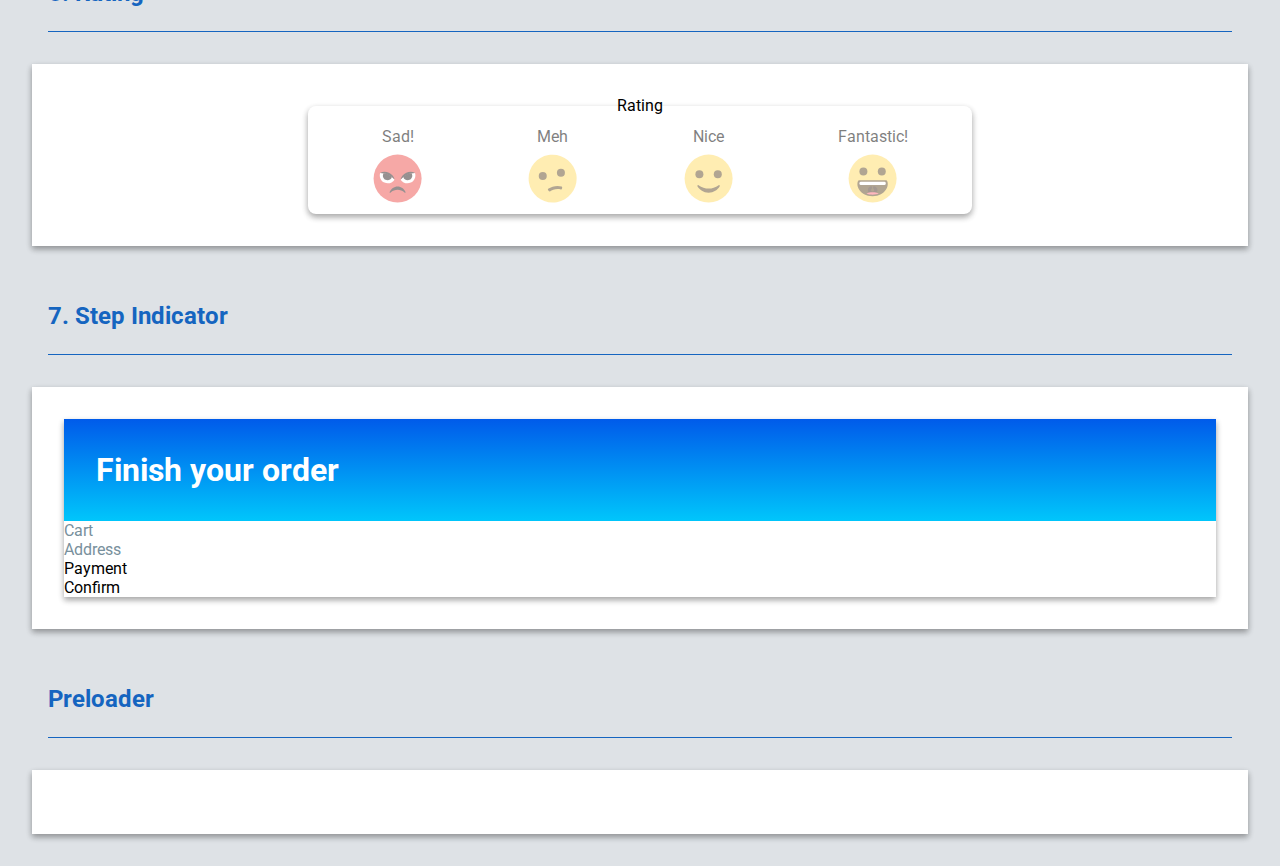
==== commit 548a986c: "Added :first-child media Item" ====
--- a/week-3/index.html
+++ b/week-3/index.html
@@ -100,6 +100,13 @@
     	<p>It is conforming in HTML5 for links to include block level elements such as headings and paragraphs, this was forbidden in previous versions of HTML. A recent article by @feather concludes that the inclusion of block level elements inside a link causes some Assistive Technology (AT) to misbehave.</p>
     </div>
   </article>
+  <article class="media-item">
+    <img src="https://vasilis.nl/voto/fotos/klein/161001180558-de-boot-gemist-150.jpg" alt="A colorful crayon drawing on the hood of a car." />
+    <div>
+      <h1><a href="/">HTML5 accessibility, are block links hurting accessibility?</a></h1>
+      <p>It is conforming in HTML5 for links to include block level elements such as headings and paragraphs, this was forbidden in previous versions of HTML. A recent article by @feather concludes that the inclusion of block level elements inside a link causes some Assistive Technology (AT) to misbehave.</p>
+    </div>
+  </article>
 </section>
 
 
@@ -112,7 +119,7 @@
       <ul>
           <li><a href="#main-content" aria-label="Home, current page">Home</a></li>
           <li data="submenu">
-              <a href="/products">Products</a>
+              <a href="/products">Products ▾</a>
 
               <ul>
                   <li><a href="/products/rock">Rock</a></li>
--- a/week-3/style.css
+++ b/week-3/style.css
@@ -56,33 +56,6 @@
   --margin-small: 1em;
   --margin-medium: 2em;
   --margin-big: 3em;
-}
-
-@keyframes tada {
-  from {
-    -webkit-transform: scale3d(1, 1, 1);
-    transform: scale3d(1, 1, 1);
-  }
-
-  10%, 20% {
-    -webkit-transform: scale3d(.9, .9, .9) rotate3d(0, 0, 1, -3deg);
-    transform: scale3d(.9, .9, .9) rotate3d(0, 0, 1, -3deg);
-  }
-
-  30%, 50%, 70%, 90% {
-    -webkit-transform: scale3d(1.1, 1.1, 1.1) rotate3d(0, 0, 1, 3deg);
-    transform: scale3d(1.1, 1.1, 1.1) rotate3d(0, 0, 1, 3deg);
-  }
-
-  40%, 60%, 80% {
-    -webkit-transform: scale3d(1.1, 1.1, 1.1) rotate3d(0, 0, 1, -3deg);
-    transform: scale3d(1.1, 1.1, 1.1) rotate3d(0, 0, 1, -3deg);
-  }
-
-  to {
-    -webkit-transform: scale3d(1, 1, 1);
-    transform: scale3d(1, 1, 1);
-  }
 }
 
 /* Reset
@@ -222,7 +195,6 @@
 
 article {
   box-shadow: var(--box-shadow-1);
-  padding: var(--padding-medium);
   position: relative;
 }
 
@@ -249,8 +221,6 @@
     position: absolute;
     clip: rect(0,0,0,0);
 }
-
-
 
 /* Attributes
 -----------------------------*/
@@ -295,11 +265,12 @@
 
 input[type="radio"] + label {
   opacity: 0.5;
-  transition: all 0.5s ease-in;
+  transition: all 250ms ease-in;
 }
 
 input[type="radio"]:checked + label {
   opacity: 1;
+  transition: all 250ms ease-in;
 }
 
 [data="you"] {
@@ -371,22 +342,36 @@
 
 /* 3. Media-item
 -----------------------------*/
+.item {
+  display: flex;
+  flex-direction: column;
+  justify-content: center;
+  align-items: center;
+}
+
 article {
   display: flex;
   flex-wrap: wrap;
+  max-width: 60vw;
+  margin: var(--margin-medium);
 }
 
 img {
   object-fit: cover;
 }
 
-article div,article img {
-  flex-basis: 40%;
+.item article:first-child > img{
+  flex-basis: 50%;
+}
+
+article div, article img {
+  flex-basis: 30%;
   flex-grow: 1;
 }
 
-.media-item img {
-  padding: 1em 2em;
+article div {
+  flex-basis: 60%;
+  padding: var(--padding-medium);
 }
 
 /* 4. Navigation
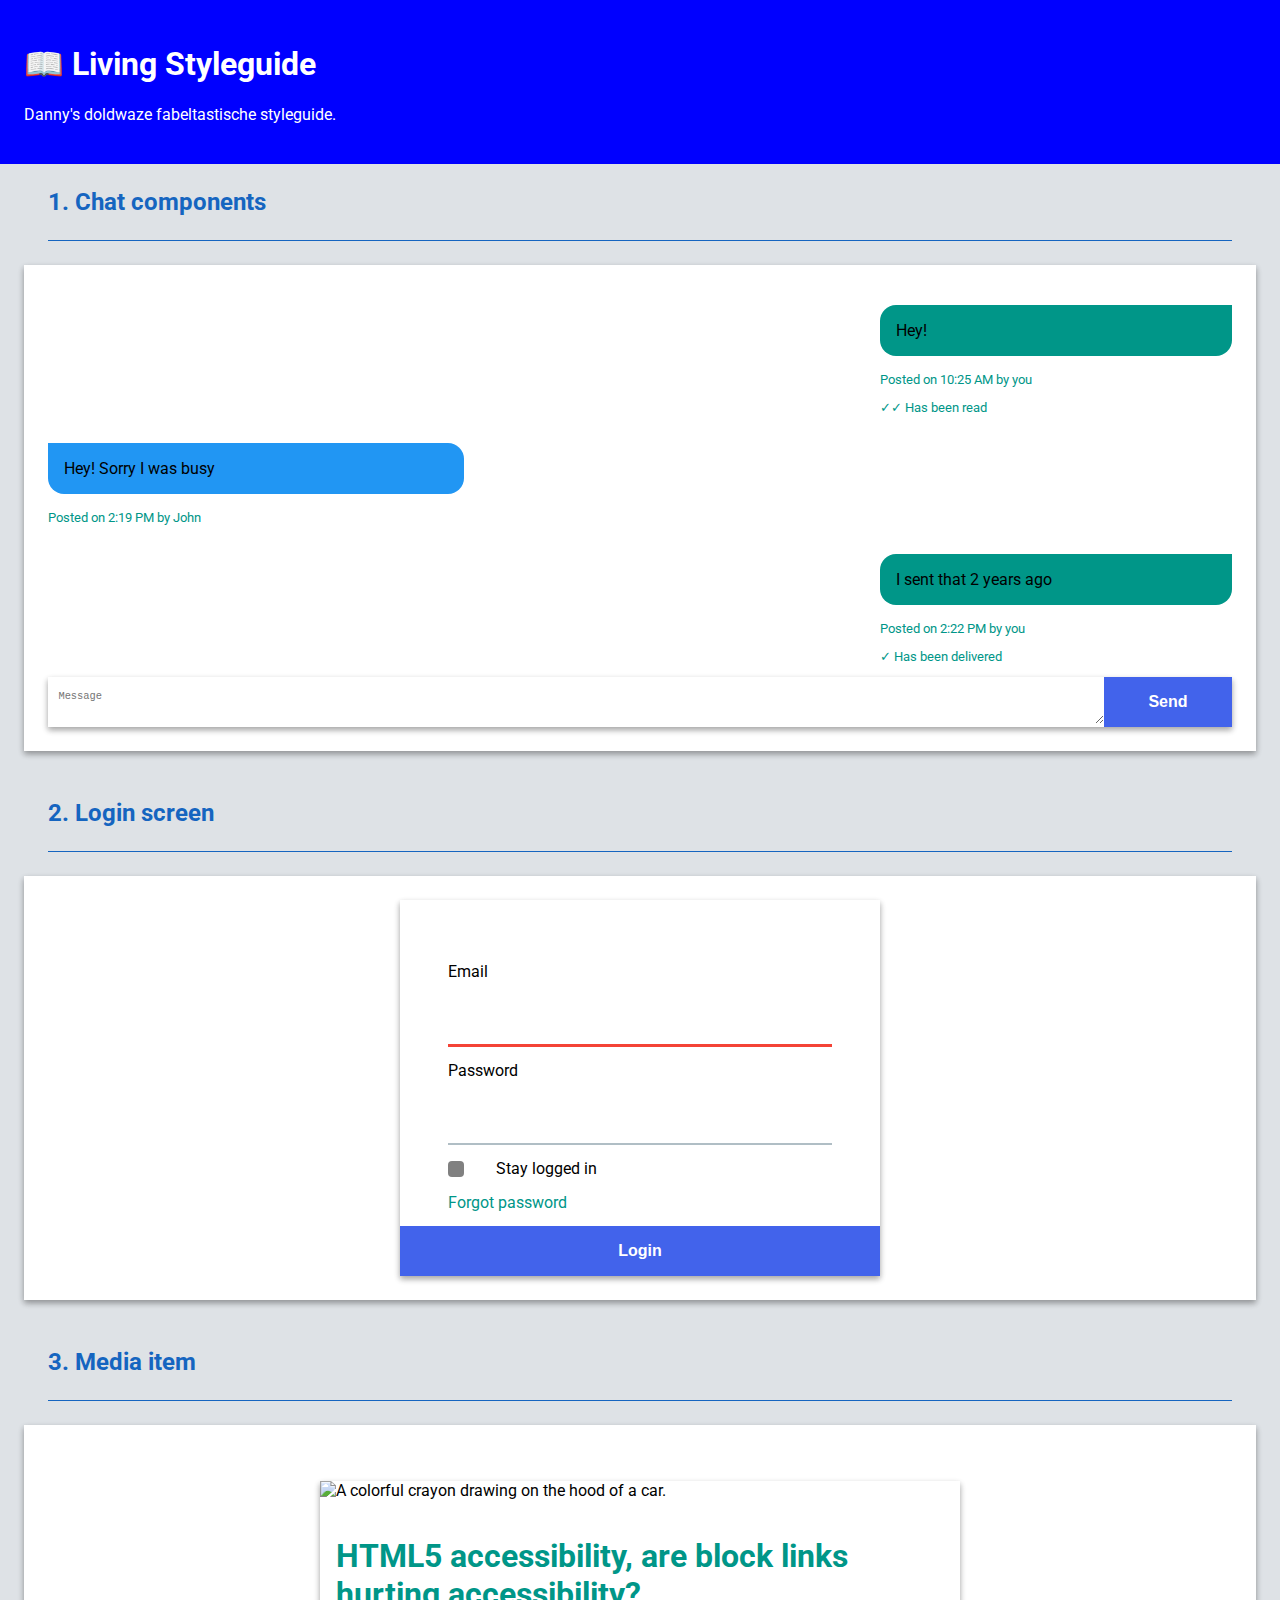
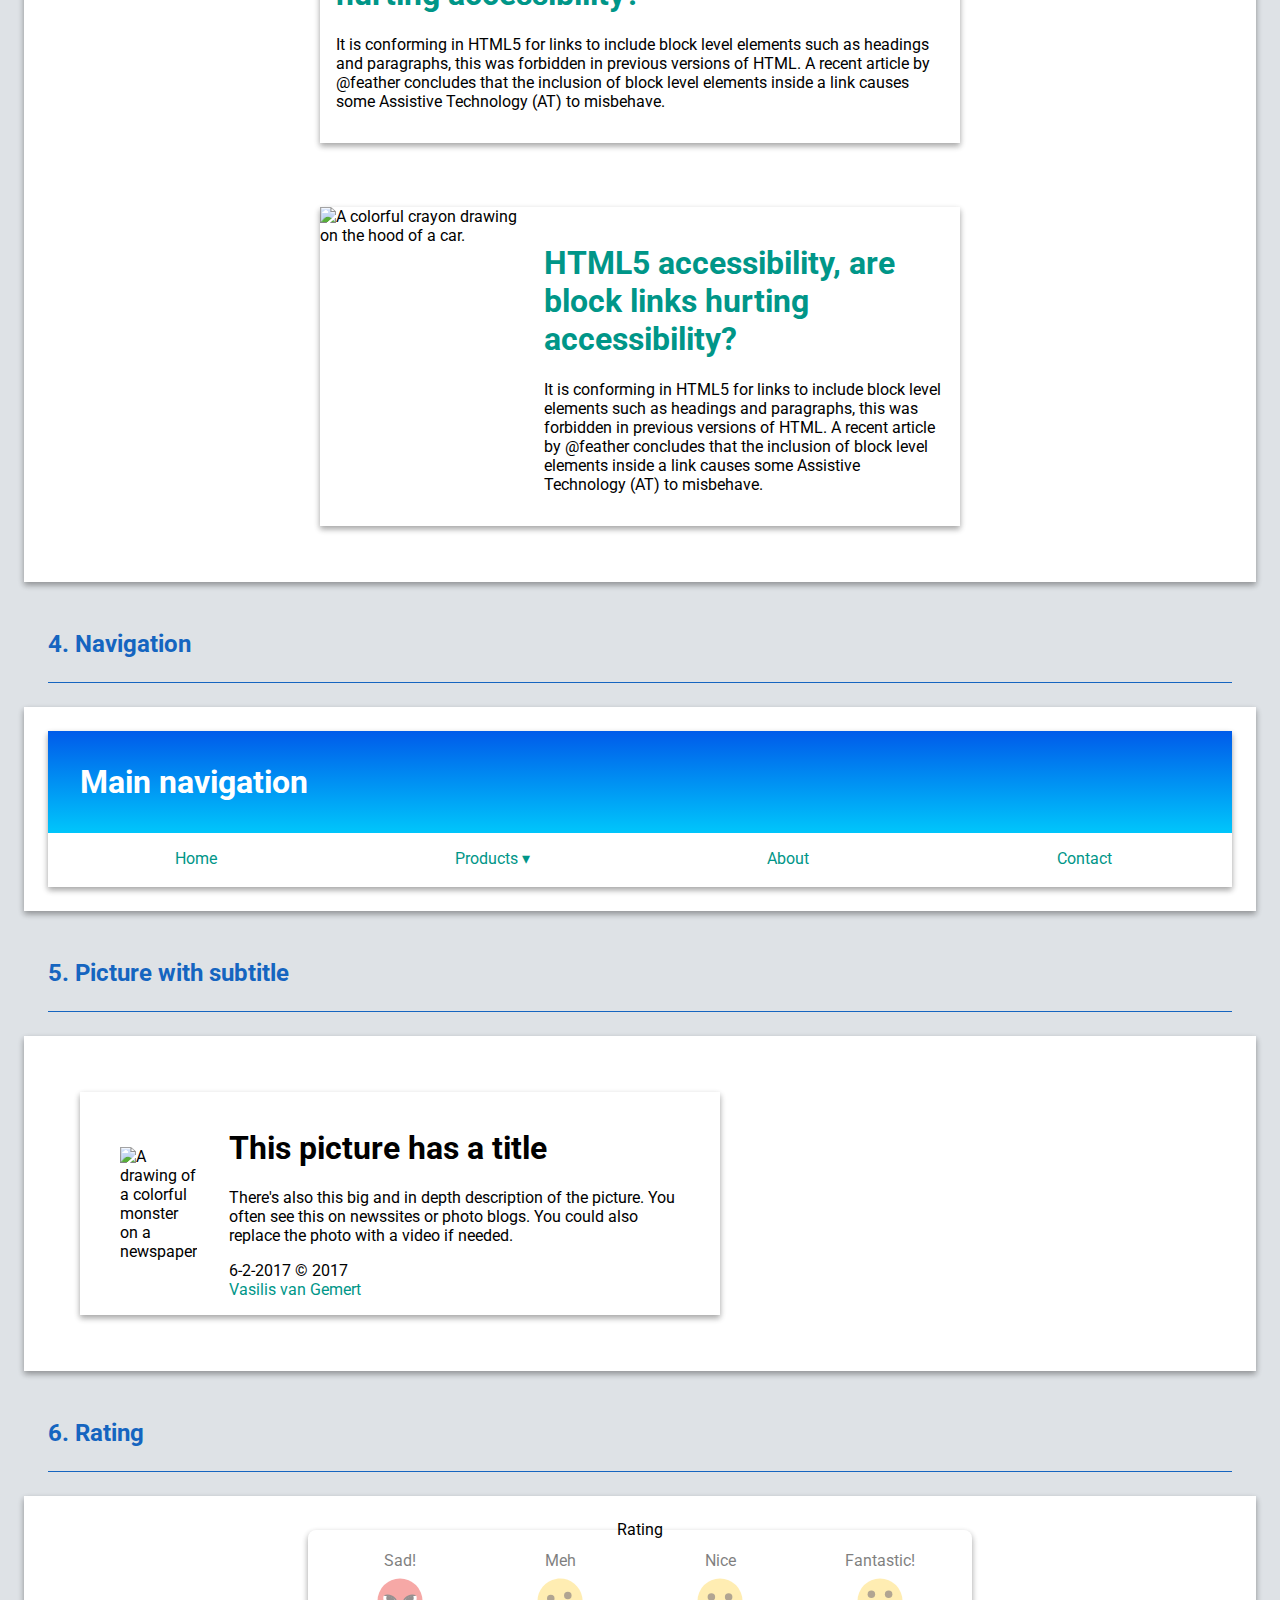
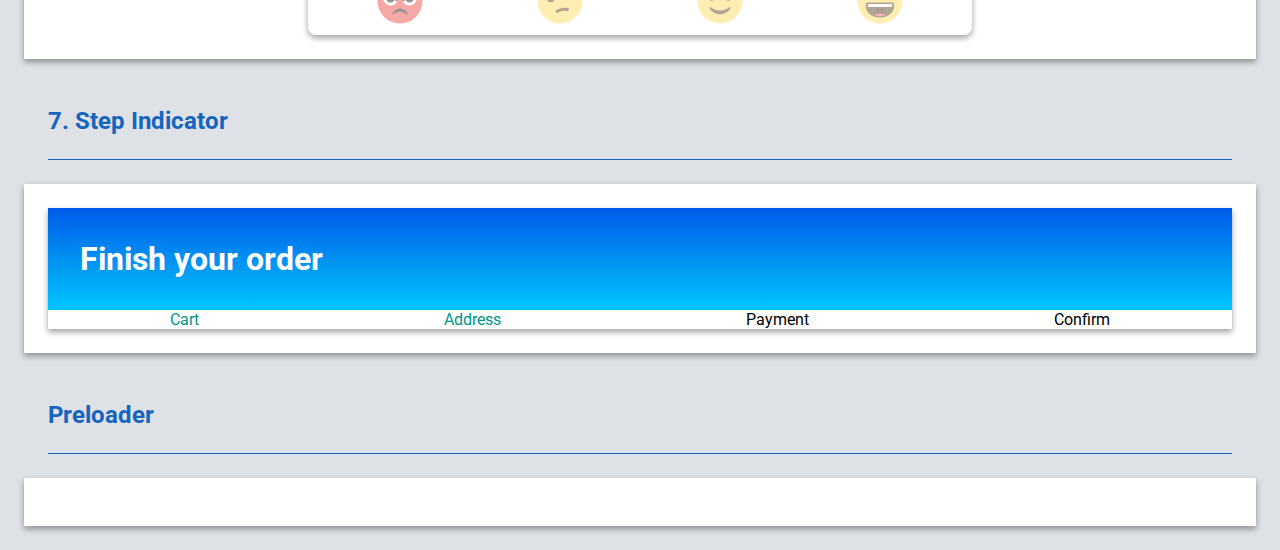
==== commit 281f214d: "Changed variables" ====
--- a/week-3/index.html
+++ b/week-3/index.html
@@ -137,7 +137,6 @@
 <h2> 5. Picture with subtitle</h2>
 <section class="picture">
   <article class="picture-subtitle">
-  	<h1>This picture has a title</h1>
   	<figure>
   		<!-- Portrait -->
   		<img src="https://vasilis.nl/voto/fotos/klein/170126170241-we-hebben-een-bortusk-1280.jpg" alt="A drawing of a colorful monster on a newspaper" />
@@ -145,6 +144,7 @@
   		<!-- Landscape -->
   		<!-- <img src="https://vasilis.nl/voto/fotos/klein/161001174911-verhuizen-1280.jpg" alt="A bulldozer transporting a beach house along a sunny beach" /> -->
   		<figcaption>
+        <h1>This picture has a title</h1>
   			<p>
   				There's also this big and in depth description of the picture. You often see this on newssites or photo blogs. You could also replace the photo with a video if needed.
   			</p>
--- a/week-3/style.css
+++ b/week-3/style.css
@@ -2,60 +2,36 @@
 
 :root {
   /* Colors */
-  --main-bg-color: #dee2e6;
-  --main-fr-color: #fff;
-  --header-color: #2979FF;
+  --bg-color: #dee2e6;
+  --primary-color: #fff;
+  --secondary-color: #009688;
+  --accent-color: #4263eb;
 
   /* Colors - Feedback */
   --feedback-wrong: #F44336;
   --feedback-correct: #4CAF50;
+  --feedback-default: #B0BEC5;
+
+  /*Colors - Text*/
+  --main-font-color: #fff;
+  --heading-color: #1565C0;
+
+  /* Colors - Chat */
+  --chat-bg1-color: #2196F3;
+  --chat-bg2-color: #009688;
 
   /*Typography - Font Size*/
   --main-font: 'Roboto', sans-serif;
-  --font-size-extrasmall: 0.8em;
-  --font-size-small: 0.9em;
+  --font-size-small: 0.8em;
   --font-size-normal: 1em;
   --font-size-big: 1.2em;
 
-  /*Typography - Colors*/
-  --main-font-color: #fff;
-  --second-font-color: #78909C;
-  --main-link-color: purple;
-  --main-heading-color: #1565C0;
-  --main-p-color: black;
-
-  --nav-dark: #3949AB;
-
   /* Box Shadow */
   --box-shadow-1: 0 3px 6px rgba(0,0,0,0.16), 0 3px 6px rgba(0,0,0,0.23);
-
-  /* Colors */
-  --section-bg-color: #fff;
-  --chat-bg1-color: #2196F3;
-  --chat-bg2-color: #009688;
-  --button-color: #4263eb;
-  --nav-bg-color: #4263eb;
-
-  /* Border Radius */
-  --border-radius-chat1: 0em 1em 1em 1em;
-  --border-radius-chat2: 2em 0em 2em 2em;
-  --border-radius-extrasmall: 0.25em;
-  --border-radius-small: 1em;
-
-  /* Width */
-  --full-width: 100vw;
-
-  /* Padding */
-  --padding-none: 0;
-  --padding-small: 0.5em;
-  --padding-medium: 1em;
-  --padding-big: 2em;
-
-  /* Margin */
-  --margin-none: 0;
-  --margin-small: 1em;
-  --margin-medium: 2em;
-  --margin-big: 3em;
+  --box-shadow-2: ding;
+
+  /* Scale variable */
+  --scale-normal: 1em;
 }
 
 /* Reset
@@ -64,36 +40,31 @@
   text-decoration: none;
   display: block;
   width: 100%; /* 6.30 Extending the clickable area of anchor links */
-  color: var(--second-font-color);
+  color: var(--secondary-color);
 }
 
 ul, ol {
   list-style-type: none;
-  padding: var(--padding-none);
-  margin: var(--margin-none);
-}
-
-ol {
-  display: flex;
-  flex-direction: column;
+  padding: 0;
+  margin: 0;
 }
 
 html, body {
-  margin: var(--margin-none);
+  margin: 0;
 }
 
 img {
-  max-width: var(--full-width);
+  max-width: 100%;
 }
 
 input,textarea {
   font-size: var(--font-size-small);
-  padding: var(--padding-small);
-  border: none;
+  padding: var(--scale-normal);
+  border: none;§
 }
 
 svg {
-  width: 4vw;
+  width: 30%;
 }
 
 fieldset {
@@ -104,29 +75,30 @@
 -----------------------------*/
 
 html {
-  background-color: var(--main-bg-color);
-  font-family: var(--main-font);
+  background-color: var(--bg-color);
+  font-family: 'Roboto', sans-serif;
 }
 
 header {
-  background-color: var(--header-color);
-  padding: var(--padding-big);
-  color: var(--main-fr-color);
+  background-color: blue;
+  padding: calc(1.5 * var(--scale-normal));
+  color: var(--primary-color);
 }
 
 section {
-  background-color: var(--main-fr-color);
+  background-color: var(--primary-color);
   box-shadow: var(--box-shadow-1);
-  padding: var(--padding-big);
-  margin: var(--margin-medium);
+  padding: calc(1.5 * var(--scale-normal));
+  margin: calc(1.5 * var(--scale-normal));
 }
 
 h2 {
   padding: 1em 0em;
   margin: 0em 2em;
-  border-bottom: 0.05em solid var(--main-heading-color);
-  color: var(--main-heading-color);
-}
+  border-bottom: 0.05em solid var(--heading-color);
+  color: var(--heading-color);
+}
+
 /* Tags
 -----------------------------*/
 form {
@@ -144,19 +116,19 @@
   font-size: 1em;
   padding: 0.25em;
   border: none;
-  border-bottom: 2px solid lightgrey;
-  transition: border-bottom 0.2s ease-in;
+  border-bottom: 2px solid var(--feedback-default);
+  transition: all 300ms ease-in;
   outline: none;
 }
 
 /*Change bottom-border color*/
 input:valid {
-  border-bottom: 2px solid var(--feedback-correct);
+  border-bottom: .20em solid var(--feedback-correct);
   color: var(--feedback-correct);
 }
 
 input:focus:invalid {
-  border-bottom: 2px solid var(--feedback-wrong);
+  border-bottom: .20em solid var(--feedback-wrong);
   color: var(--feedback-wrong);
 }
 
@@ -165,7 +137,6 @@
   display: block;
   font-size: 0.9em;
   color: var(--feedback-correct);
-  animation: fadeIn 1s;
 }
 
 input:valid + .correct,input:invalid + .correct {
@@ -182,15 +153,14 @@
   display: block;
   color: red;
   font-size: 0.9em;
-  animation: fadeIn 1s;
 }
 
 nav {
-  box-shadow: 0 3px 6px rgba(0,0,0,0.16), 0 3px 6px rgba(0,0,0,0.23);
+  box-shadow: var(--box-shadow-1)
 }
 
 nav h1 {
-  color: var(--main-fr-color);
+  color: var(--main-font-color);
 }
 
 article {
@@ -225,13 +195,13 @@
 /* Attributes
 -----------------------------*/
 [type="submit"] {
-  background-color: var(--button-color);
+  background-color: var(--accent-color);
   border: none;
-  padding: var(--padding-medium);
-  color: var(--main-fr-color);
+  padding: var(--scale-normal);
+  color: var(--main-font-color);
   min-width: 10vw;
   font-weight: 900;
-  font-size: 0.8em;
+  font-size: var(--scale-normal);
   cursor: pointer;
 }
 
@@ -240,10 +210,10 @@
   content: '\a0'; /* non-break space */
   display: inline-block;
   vertical-align: .2em;
-  width: var(--padding-medium);
-  height: var(--padding-medium);
-  margin-right: var(--padding-small);
-  border-radius: var(--border-radius-extrasmall);
+  width: var(--scale-normal);
+  height: var(--scale-normal);
+  margin-right: 2em;
+  border-radius: .25em;
   background: grey;
   text-indent: .15em;
   line-height: .65;
@@ -264,6 +234,7 @@
 }
 
 input[type="radio"] + label {
+  cursor: pointer;
   opacity: 0.5;
   transition: all 250ms ease-in;
 }
@@ -279,12 +250,12 @@
 
 [data="you"] > p {
   background-color: var(--chat-bg2-color);
-  border-radius: var(--border-radius-chat2);
+  border-radius: 1em 0em 1em 1em;
 }
 
 [data="user"] > p {
   background-color: var(--chat-bg1-color);
-  border-radius: var(--border-radius-chat1);
+  border-radius: 0em 1em 1em 1em;
 }
 
 [data-status="READ"]:before {
@@ -297,6 +268,11 @@
 
 /* 1. Chat
 -----------------------------*/
+.chat ol {
+  display: flex;
+  flex-direction: column;
+}
+
 form textarea {
   display: flex;
   flex: 1;
@@ -305,21 +281,21 @@
 
 .chat li > p {
   color: var(--main-fr-color);
-  padding: var(--padding-medium);
+  padding: var(--scale-normal);
   min-width: 25vw;
   max-width: 30vw;
 }
 
 .chat footer {
-  font-size: var(--font-size-extrasmall);
-  color: var(--second-font-color);
+  font-size: var(--font-size-small);
+  color: var(--secondary-color);
 }
 
 /* 2. Login Form
 -----------------------------*/
 .login form {
-  padding: var(--padding-big);
-  padding-bottom: calc(2 * var(--padding-big));
+  padding: calc(3* var(--scale-normal));
+  padding-bottom: calc(4 * var(--scale-normal));
   display: flex;
   flex-direction: column;
   min-width: 30vw;
@@ -352,11 +328,11 @@
 article {
   display: flex;
   flex-wrap: wrap;
-  max-width: 60vw;
-  margin: var(--margin-medium);
-}
-
-img {
+  max-width: 50vw;
+  margin: calc(2 * var(--scale-normal));
+}
+
+.item img {
   object-fit: cover;
 }
 
@@ -364,22 +340,22 @@
   flex-basis: 50%;
 }
 
-article div, article img {
+.item article div, article img {
   flex-basis: 30%;
   flex-grow: 1;
 }
 
-article div {
+.item article div {
   flex-basis: 60%;
-  padding: var(--padding-medium);
+  padding: var(--scale-normal);
 }
 
 /* 4. Navigation
 -----------------------------*/
 nav h1 {
   background-image: linear-gradient(to top, #00c6fb 0%, #005bea 100%);
-  margin: var(--margin-none);
-  padding: var(--padding-medium);
+  margin: 0;
+  padding: var(--scale-normal);
 }
 
 nav ul {
@@ -417,11 +393,11 @@
 }
 
 [data="submenu"] li:not(:last-child) {
-  border-bottom: 1px solid lightgrey;
+  border-bottom: 1px solid var(--secondary-color);
 }
 
 [data="submenu"]:hover ul {
-  background: var(--main-fr-color);
+  background: var(--primary-color);
   opacity: 1;
   transition: all 0.5s;
   height: 20vh;
@@ -432,29 +408,16 @@
 /* 5. Picture with subtitle
 -----------------------------*/
 figure {
-  width: min-content; /* 7.36 Intrinsic sizing */
-  box-shadow: var(--box-shadow-1);
-  min-width: 30vw;
-  padding: var(--padding-big);
-  margin: var(--margin-none);
+  display: flex;
+  align-items: center;
 }
 
 figure img {
-  height: 30vh;
-  object-fit: cover;
-  width: 100%;
-}
-
-.picture-subtitle article {
-  box-shadow: none;
-}
-
-.picture-subtitle {
-  flex-direction: column;
-  box-shadow: none;
-}
-
-/* 6. Picture with subtitle
+  max-width: 20em;
+  margin-right: 2em;
+}
+
+/* 6. Rating
 -----------------------------*/
 .rating {
   display: flex;
@@ -472,3 +435,10 @@
   flex-direction: column;
   align-items: center;
 }
+
+/* 7. Step Indicator
+-----------------------------*/
+.step ol {
+  display: flex;
+  justify-content: space-around;
+}
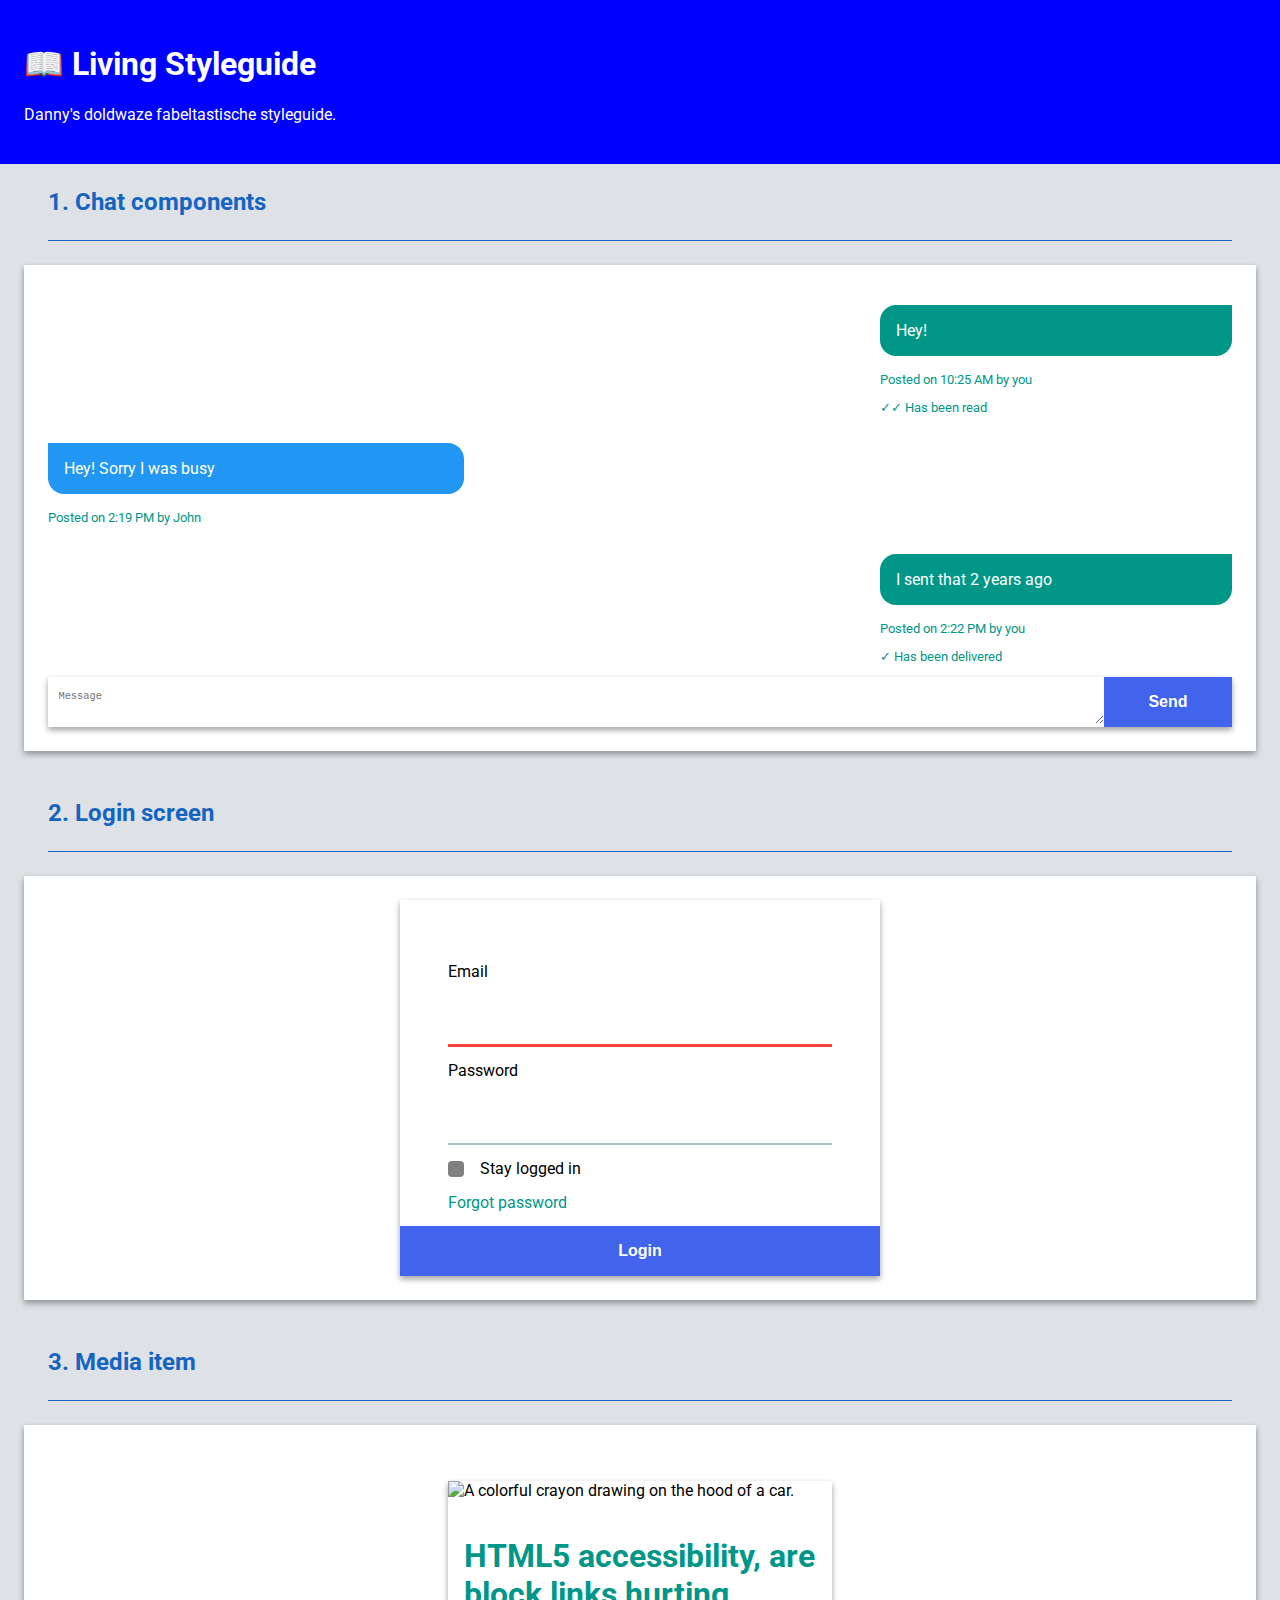
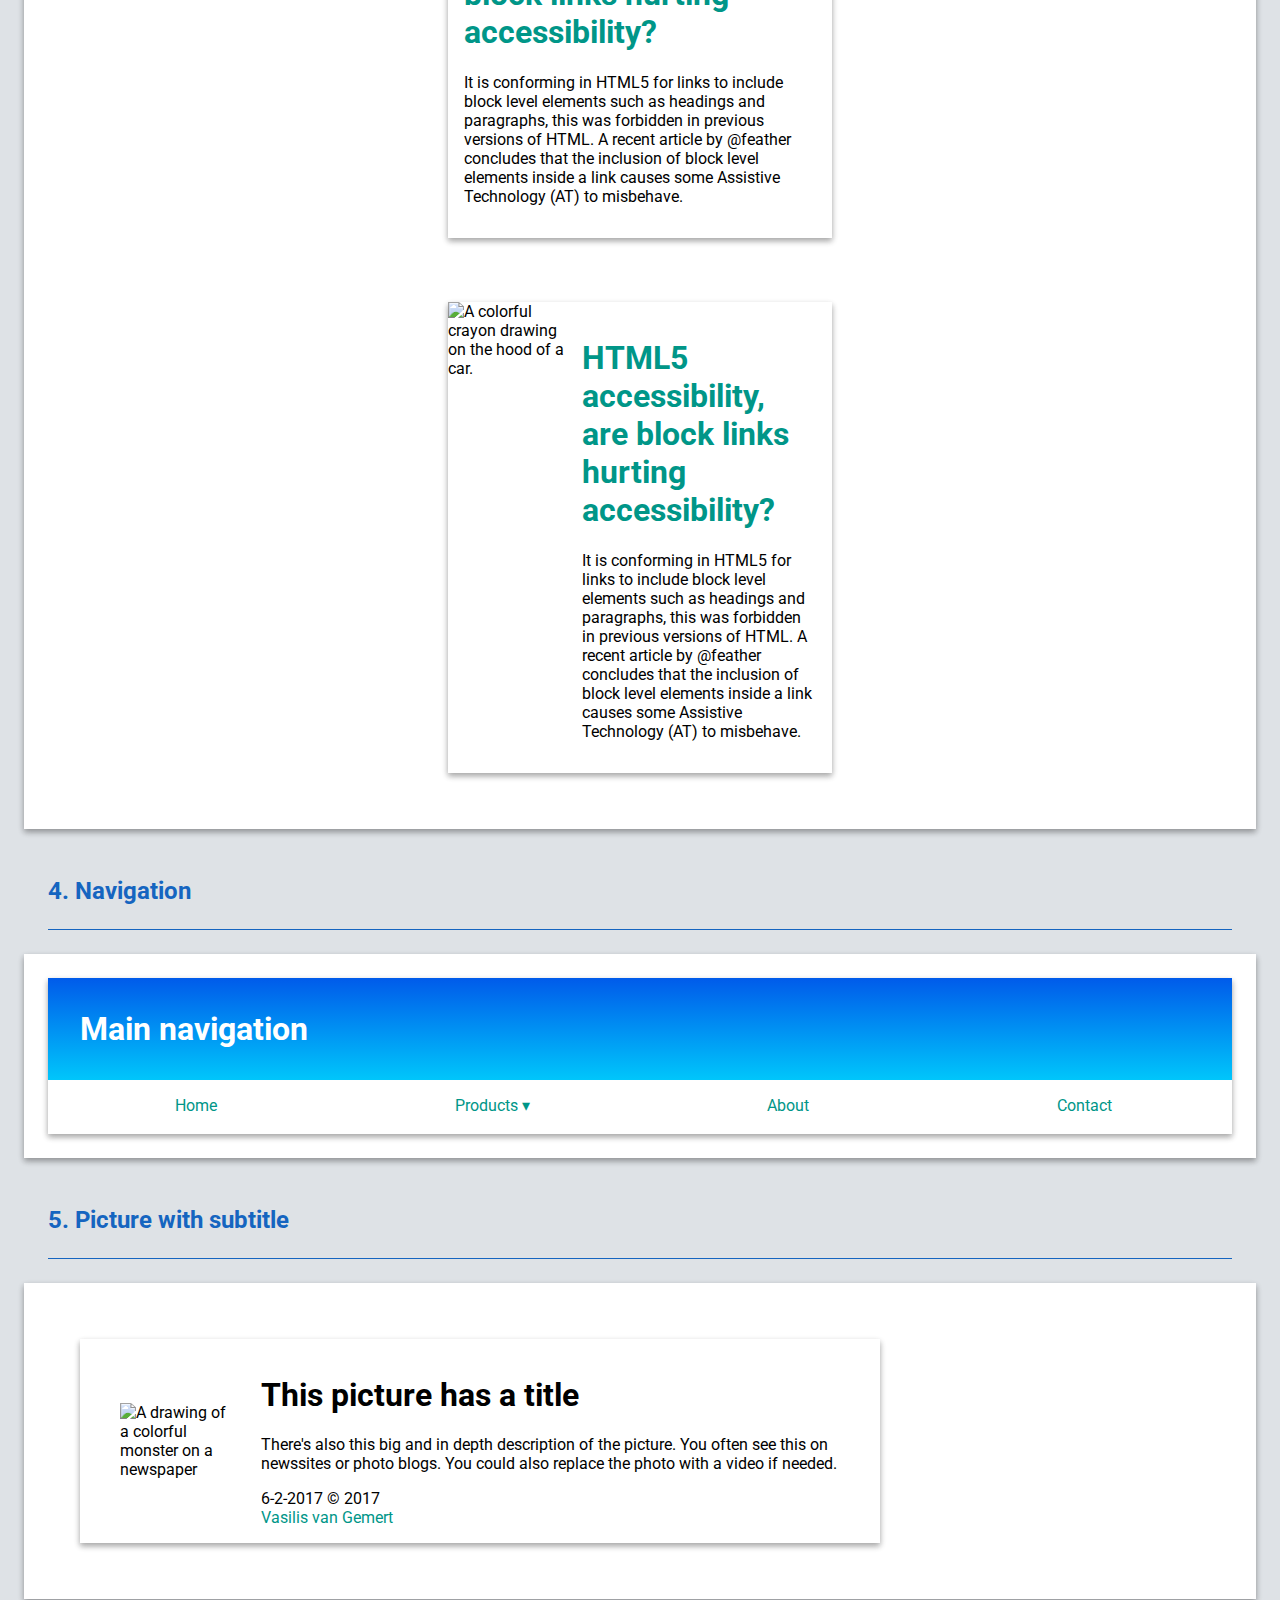
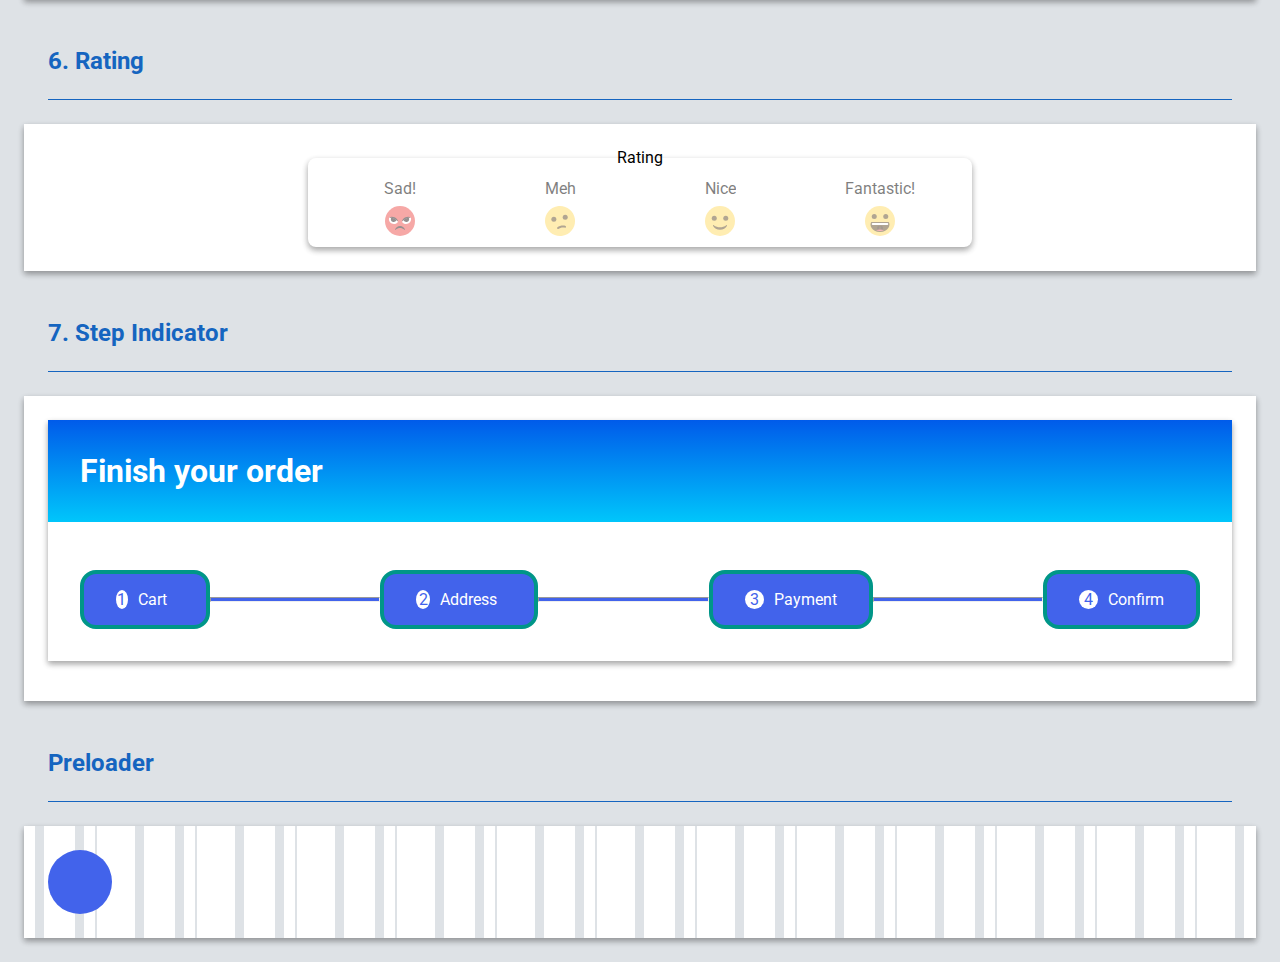
==== commit c8a837ea: "Added CSS secrets stuff" ====
--- a/week-3/index.html
+++ b/week-3/index.html
@@ -203,12 +203,15 @@
           <li>
               <a href="/cart">Cart</a>
           </li>
+          <hr>
           <li>
               <a href="#main-content" aria-label="Address, current step">Address</a>
           </li>
+          <hr>
           <li>
               Payment
           </li>
+          <hr>
           <li>
               Confirm
           </li>
--- a/week-3/style.css
+++ b/week-3/style.css
@@ -1,4 +1,10 @@
 @import url('https://fonts.googleapis.com/css?family=Roboto:300,400,700,900');
+
+@font-face { /* CSS secrets 5.25 */
+  font-family: Checkmark;
+  src: local('Baskerville-BoldItalic');
+  unicode-range: U+2713;
+}
 
 :root {
   /* Colors */
@@ -43,14 +49,22 @@
   color: var(--secondary-color);
 }
 
-ul, ol {
+ul {
   list-style-type: none;
   padding: 0;
   margin: 0;
 }
 
+hr {
+  width: 20%;
+  margin: 0;
+  height: .15em;
+  background-color: var(--accent-color);
+}
+
 html, body {
   margin: 0;
+  box-sizing: border-box;
 }
 
 img {
@@ -64,7 +78,7 @@
 }
 
 svg {
-  width: 30%;
+  width: 20%;
 }
 
 fieldset {
@@ -194,7 +208,7 @@
 
 /* Attributes
 -----------------------------*/
-[type="submit"] {
+button[type="submit"] {
   background-color: var(--accent-color);
   border: none;
   padding: var(--scale-normal);
@@ -212,7 +226,7 @@
   vertical-align: .2em;
   width: var(--scale-normal);
   height: var(--scale-normal);
-  margin-right: 2em;
+  margin-right: 1em;
   border-radius: .25em;
   background: grey;
   text-indent: .15em;
@@ -271,6 +285,9 @@
 .chat ol {
   display: flex;
   flex-direction: column;
+  list-style-type: none; /* Reset list style for chat only */
+  padding: 0;
+  margin: 0;
 }
 
 form textarea {
@@ -280,7 +297,7 @@
 }
 
 .chat li > p {
-  color: var(--main-fr-color);
+  color: var(--main-font-color);
   padding: var(--scale-normal);
   min-width: 25vw;
   max-width: 30vw;
@@ -328,7 +345,7 @@
 article {
   display: flex;
   flex-wrap: wrap;
-  max-width: 50vw;
+  max-width: 30vw;
   margin: calc(2 * var(--scale-normal));
 }
 
@@ -373,6 +390,7 @@
 
 nav ul li:hover {
   border-bottom: 3px solid #a3bded;
+  background-color: #ECEFF1;
 }
 
 nav ul li a {
@@ -413,10 +431,13 @@
 }
 
 figure img {
-  max-width: 20em;
+  max-width: 15em;
   margin-right: 2em;
 }
 
+.picture-subtitle {
+  max-width: 50em;
+}
 /* 6. Rating
 -----------------------------*/
 .rating {
@@ -441,4 +462,61 @@
 .step ol {
   display: flex;
   justify-content: space-around;
-}
+  align-items: center;
+  list-style-type: none;
+  counter-reset: dot;
+  padding: calc(2 * var(--scale-normal));
+}
+
+nav ol li {
+  padding: 1em 2em;
+}
+
+.step li {
+  color: var(--main-font-color);
+	position: relative;
+	background: var(--accent-color);
+	border: .25em solid var(--secondary-color);
+  border-radius: var(--scale-normal);
+  counter-increment: dot;
+  display: flex;
+}
+
+.step li a {
+  color: inherit;
+}
+
+.step li:before {
+  margin-right: 10px;
+  content: counter(dot);
+  background: var(--primary-color);
+  border-radius: 100%;
+  color: var(--accent-color);
+  width: 1.2em;
+  text-align: center;
+  display: inline-block;
+}
+
+/* Loading spinner without sprite (8.43)
+-----------------------------*/
+.preloader { /* 2.7 Random background, what's the use case for this? */
+  background: hsl(0, 100%, 100%);
+  background-image:
+  	linear-gradient(90deg, #fff 11px, transparent 0),
+  	linear-gradient(90deg, #DEE2E6 23px, transparent 0),
+  	linear-gradient(90deg, #fff 23px, transparent 0);
+  background-size: 20px 100%, 50px 100%, 30px 100%;
+}
+.spinner {
+  background-color: var(--accent-color);
+  cursor: progress; /* 6.29 cursor */
+  height: 4em;
+  width: 4em;
+  border-radius: 100%;
+  animation: spinner 2s infinite ease-in-out;
+}
+
+@keyframes spinner  {
+  0% { opacity: 0; transform: scale(0.5); }
+  50% { opacity: 1; transform: scale(1); }
+  100% { opacity: 0; transform: scale(0.5); } }
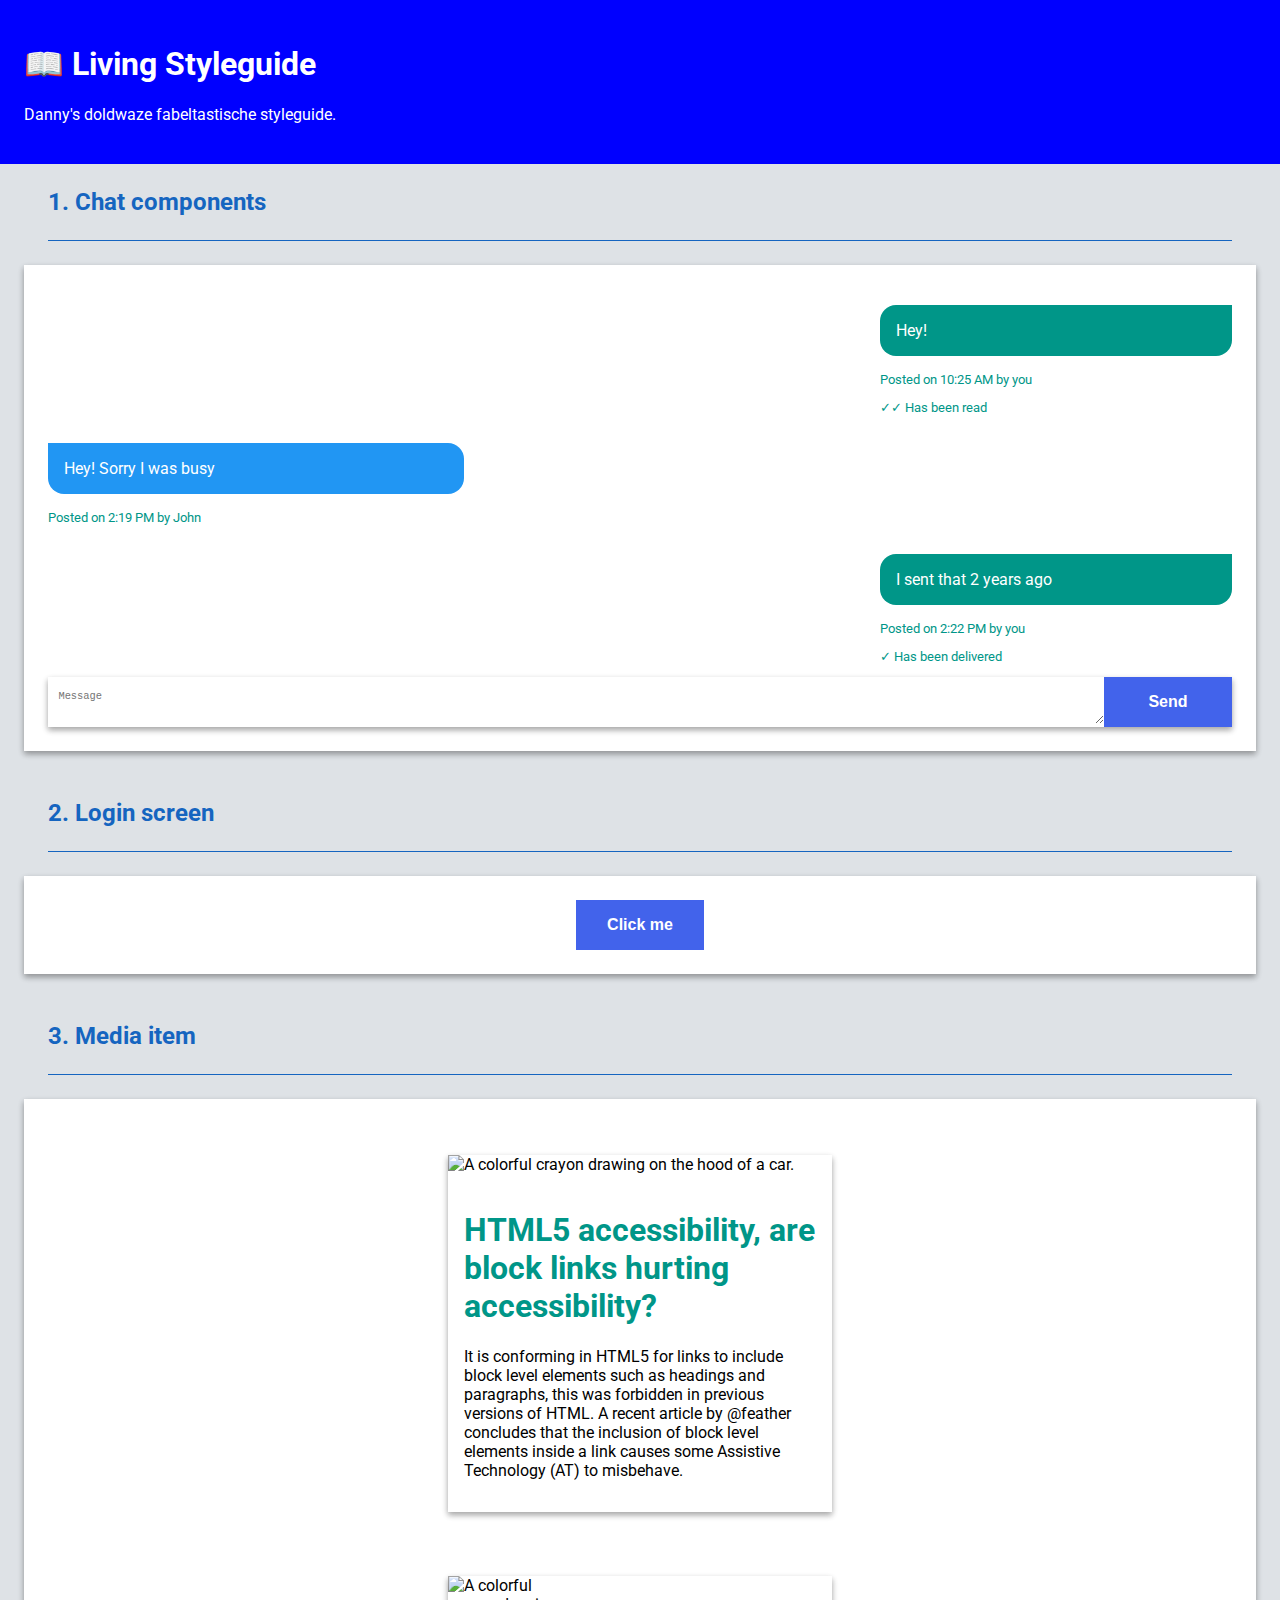
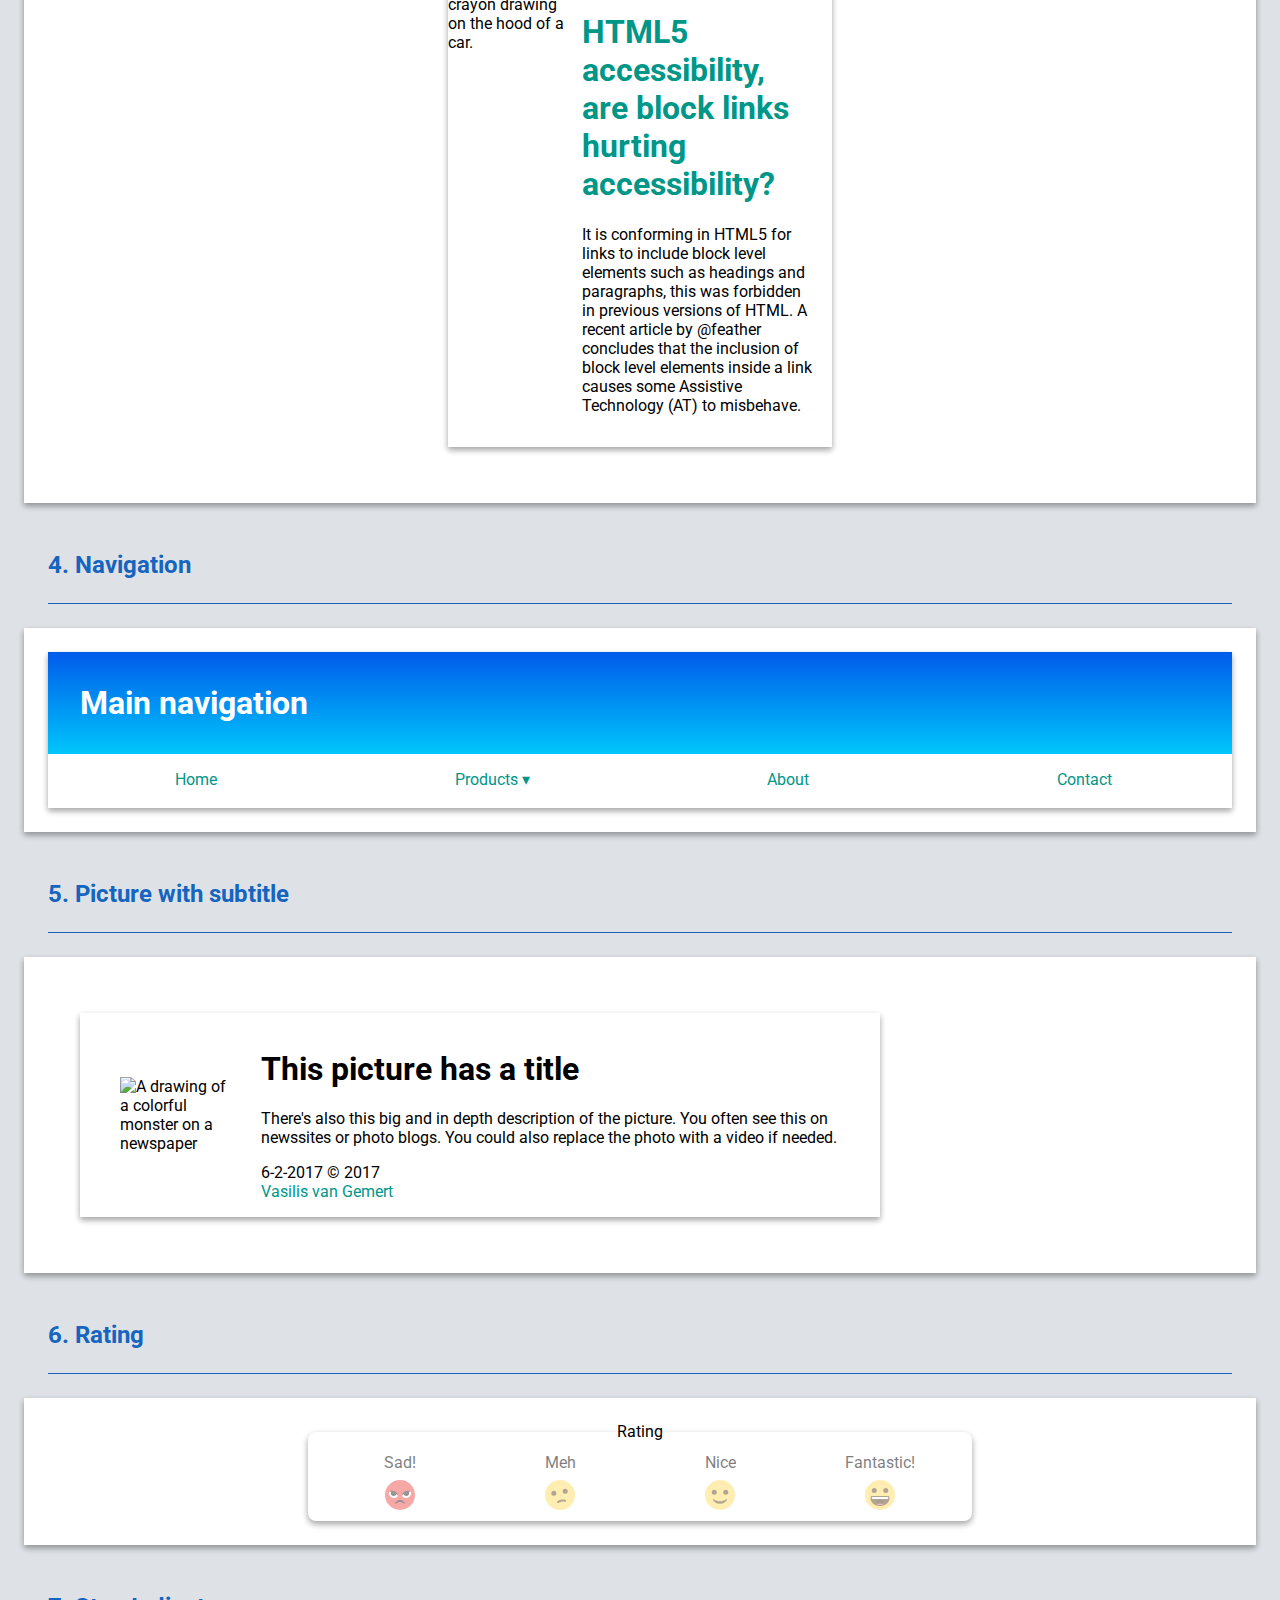
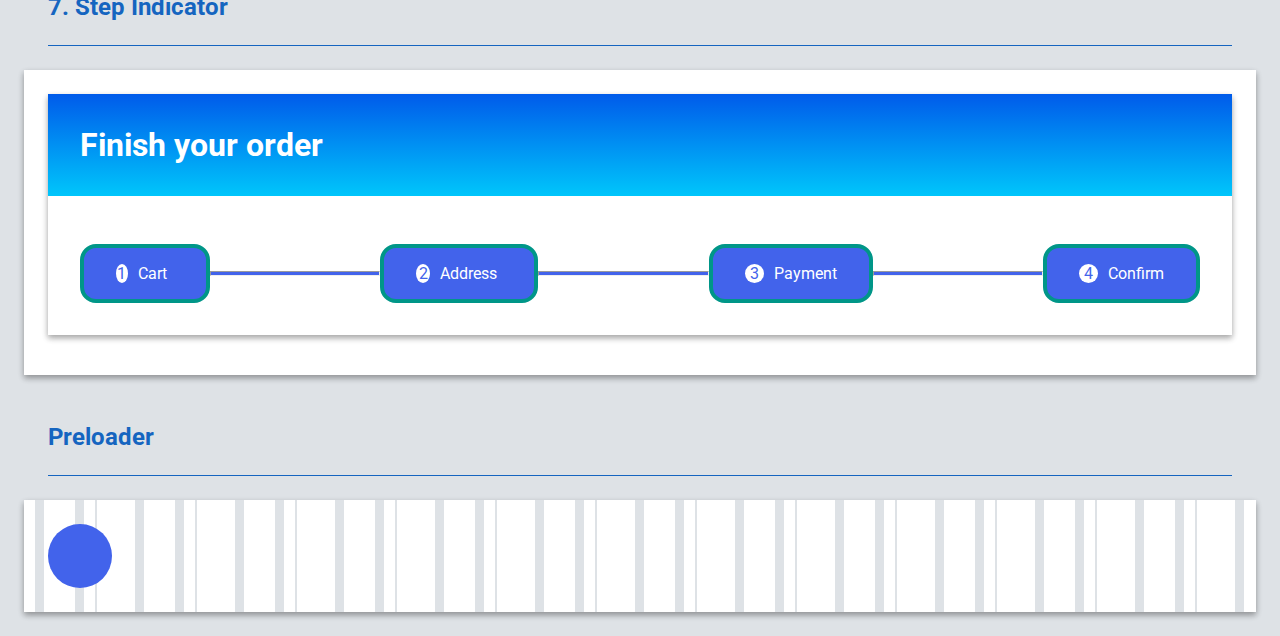
==== commit 14b63458: "Added dialog from CSS secrets" ====
--- a/week-3/index.html
+++ b/week-3/index.html
@@ -69,26 +69,29 @@
 
 <h2>2. Login screen</h2>
 <section class="login">
-  <form action="/" method="post">
-
-      <label for="field-email">Email</label>
-      <input type="email" id="field-email" name="field-email" autocomplete="email" required autofocus>
-      <p class="correct">✓ Your e-mail is correct!</p>
-
-      <label for="field-password">Password</label>
-      <input type="password" id="field-password" name="field-password" required>
-      <p class="wrong">✕ Your password isn't good enough.</p>
-
-      <div class="password">
-        <input type="checkbox" id="field-stay-logged-in" name="field-stay-logged-in" value="stay-logged-in">
-        <label for="field-stay-logged-in">Stay logged in</label>
-      </div>
-
-      <a href="/">Forgot password</a>
-
-      <button type="submit">Login</button>
-
-  </form>
+  <button onclick="document.querySelector('.modal').showModal()">Click me</button>
+    <dialog class="modal">
+      <button name="close" onclick="this.parentNode.close()">❌</button>
+      <form action="/" method="post">
+
+          <label for="field-email">Email</label>
+          <input type="email" id="field-email" name="field-email" autocomplete="email" required autofocus>
+          <p class="correct">✓ Your e-mail is correct!</p>
+
+          <label for="field-password">Password</label>
+          <input type="password" id="field-password" name="field-password" required>
+          <p class="wrong">✕ Your password isn't good enough.</p>
+
+          <div class="password">
+            <input type="checkbox" id="field-stay-logged-in" name="field-stay-logged-in" value="stay-logged-in">
+            <label for="field-stay-logged-in">Stay logged in</label>
+          </div>
+
+          <a href="/">Forgot password</a>
+
+          <button type="submit">Login</button>
+    </form>
+  </dialog>
 </section>
 
 <h2>3. Media item</h3>
--- a/week-3/style.css
+++ b/week-3/style.css
@@ -40,8 +40,10 @@
   --scale-normal: 1em;
 }
 
-/* Reset
------------------------------*/
+/* ==========================================================================
+   Reset
+   ========================================================================== */
+
 a {
   text-decoration: none;
   display: block;
@@ -55,6 +57,10 @@
   margin: 0;
 }
 
+dialog {
+  border: none;
+}
+
 hr {
   width: 20%;
   margin: 0;
@@ -85,8 +91,9 @@
   border: none;
 }
 
-/* Global Page Styling
------------------------------*/
+/* ==========================================================================
+   Global page styling
+   ========================================================================== */
 
 html {
   background-color: var(--bg-color);
@@ -113,8 +120,9 @@
   color: var(--heading-color);
 }
 
-/* Tags
------------------------------*/
+/* ==========================================================================
+   Tags
+   ========================================================================== */
 form {
   display: flex;
   box-shadow: var(--box-shadow-1);
@@ -124,7 +132,20 @@
   line-height: 3;
 }
 
-/* Form validaton */
+button{
+  background-color: var(--accent-color);
+  border: none;
+  padding: var(--scale-normal);
+  color: var(--main-font-color);
+  min-width: 10vw;
+  font-weight: 900;
+  font-size: var(--scale-normal);
+  cursor: pointer;
+}
+
+
+/* Form validation
+   ========================================================================== */
 input, input:focus {
   line-height: 2.5;
   font-size: 1em;
@@ -206,8 +227,9 @@
     clip: rect(0,0,0,0);
 }
 
-/* Attributes
------------------------------*/
+/* ==========================================================================
+   Attributes
+   ========================================================================== */
 button[type="submit"] {
   background-color: var(--accent-color);
   border: none;
@@ -217,6 +239,12 @@
   font-weight: 900;
   font-size: var(--scale-normal);
   cursor: pointer;
+}
+
+button[name="close"] {
+  background: none;
+  width: 100%;
+  text-align: right;
 }
 
 /* Custom Checkbox */
@@ -280,8 +308,9 @@
   content: "✓ ";
 }
 
-/* 1. Chat
------------------------------*/
+/* ==========================================================================
+   1. Chat
+   ========================================================================== */
 .chat ol {
   display: flex;
   flex-direction: column;
@@ -308,8 +337,9 @@
   color: var(--secondary-color);
 }
 
-/* 2. Login Form
------------------------------*/
+/* ==========================================================================
+   2. Login Form
+   ========================================================================== */
 .login form {
   padding: calc(3* var(--scale-normal));
   padding-bottom: calc(4 * var(--scale-normal));
@@ -320,7 +350,7 @@
   position: relative;
 }
 
-.login button {
+.login form button {
   width: 100%;
   position: absolute;
   bottom: 0;
@@ -333,8 +363,18 @@
   align-items: center;
 }
 
-/* 3. Media-item
------------------------------*/
+/* Clickable dialog box */
+#modal {
+  position: fixed;
+}
+
+dialog::backdrop {
+	background: rgba(33, 150, 243, 0.6);
+}
+
+/* ==========================================================================
+   3. Media Item
+   ========================================================================== */
 .item {
   display: flex;
   flex-direction: column;
@@ -367,8 +407,9 @@
   padding: var(--scale-normal);
 }
 
-/* 4. Navigation
------------------------------*/
+/* ==========================================================================
+   4. Navigation
+   ========================================================================== */
 nav h1 {
   background-image: linear-gradient(to top, #00c6fb 0%, #005bea 100%);
   margin: 0;
@@ -423,8 +464,9 @@
   width: 100%;
 }
 
-/* 5. Picture with subtitle
------------------------------*/
+/* ==========================================================================
+   5. Picture with subtitle
+   ========================================================================== */
 figure {
   display: flex;
   align-items: center;
@@ -438,8 +480,10 @@
 .picture-subtitle {
   max-width: 50em;
 }
-/* 6. Rating
------------------------------*/
+
+/* ==========================================================================
+   6. Rating
+   ========================================================================== */
 .rating {
   display: flex;
   justify-content: center;
@@ -457,8 +501,9 @@
   align-items: center;
 }
 
-/* 7. Step Indicator
------------------------------*/
+/* ==========================================================================
+   7. Step Indicator
+   ========================================================================== */
 .step ol {
   display: flex;
   justify-content: space-around;
@@ -497,6 +542,10 @@
   display: inline-block;
 }
 
+/* ==========================================================================
+   Layout - Mostly flexbox responsive changes
+   ========================================================================== */
+
 /* Loading spinner without sprite (8.43)
 -----------------------------*/
 .preloader { /* 2.7 Random background, what's the use case for this? */
